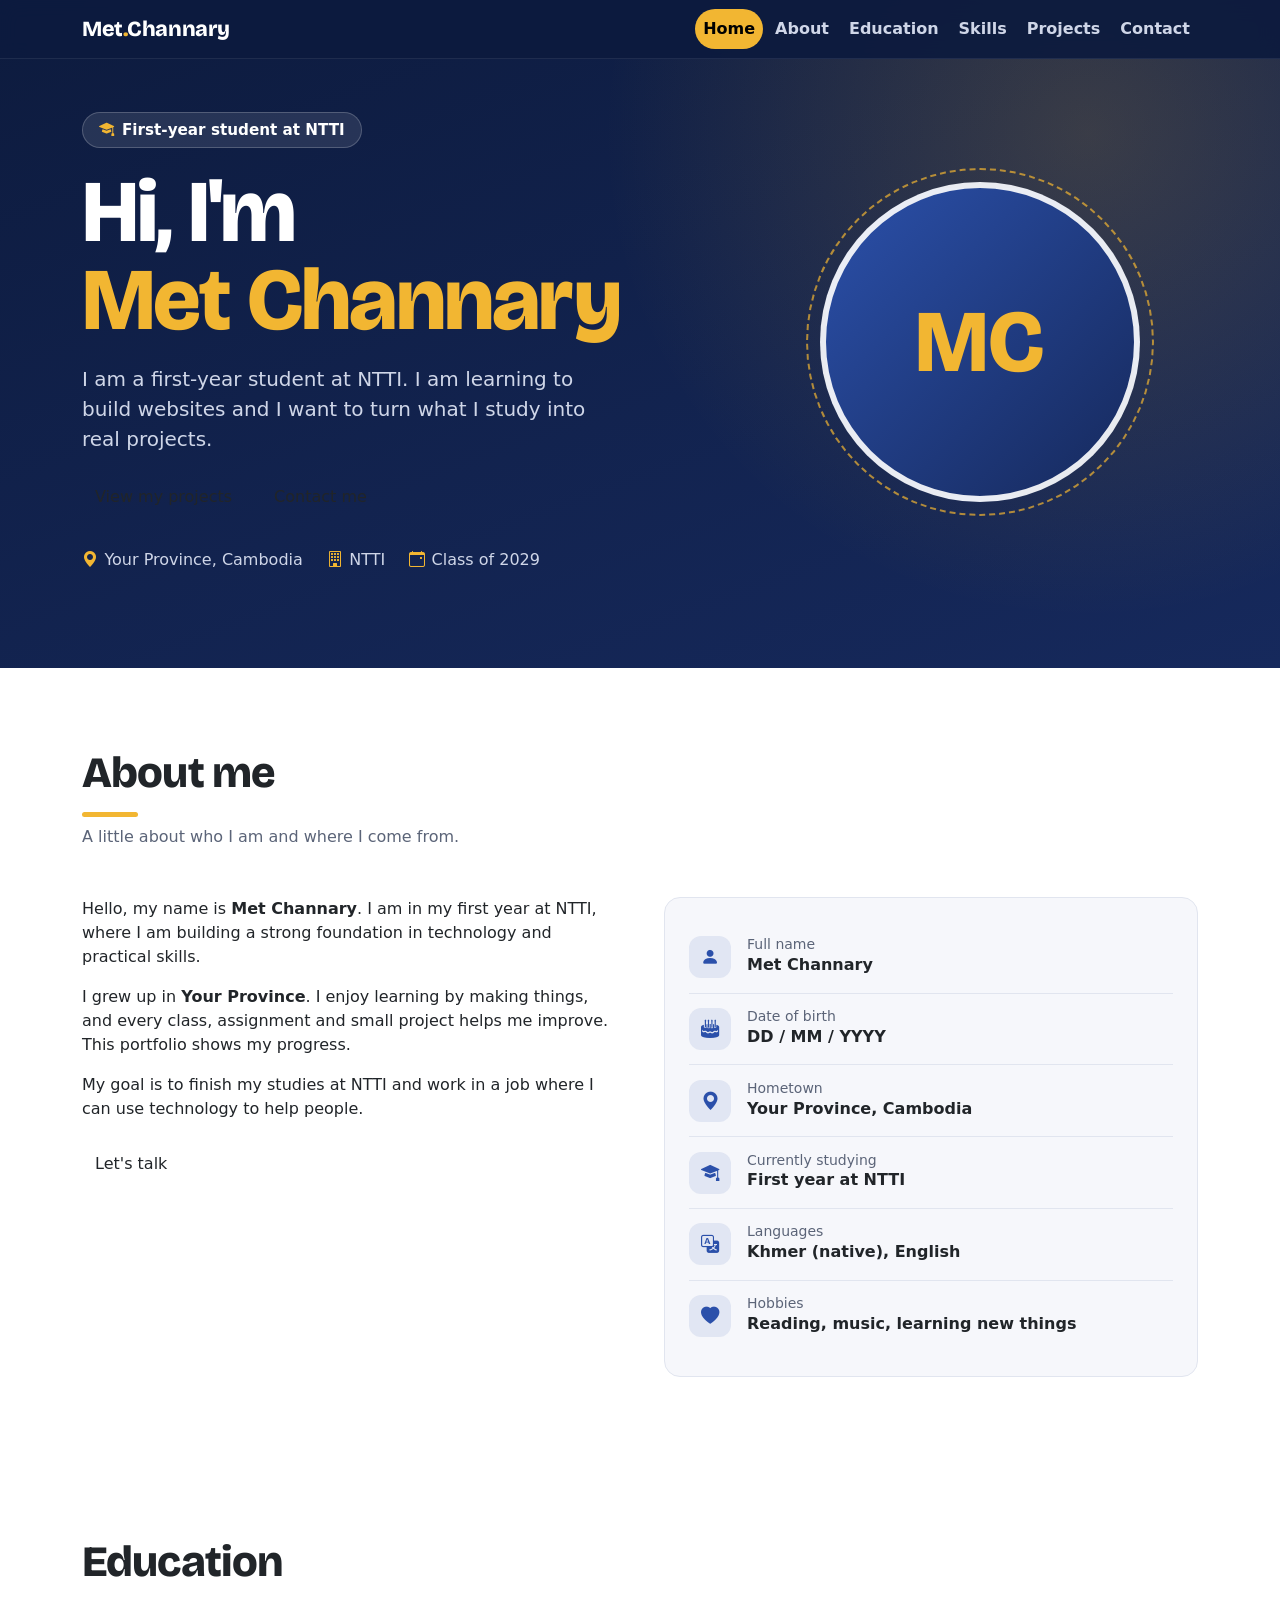
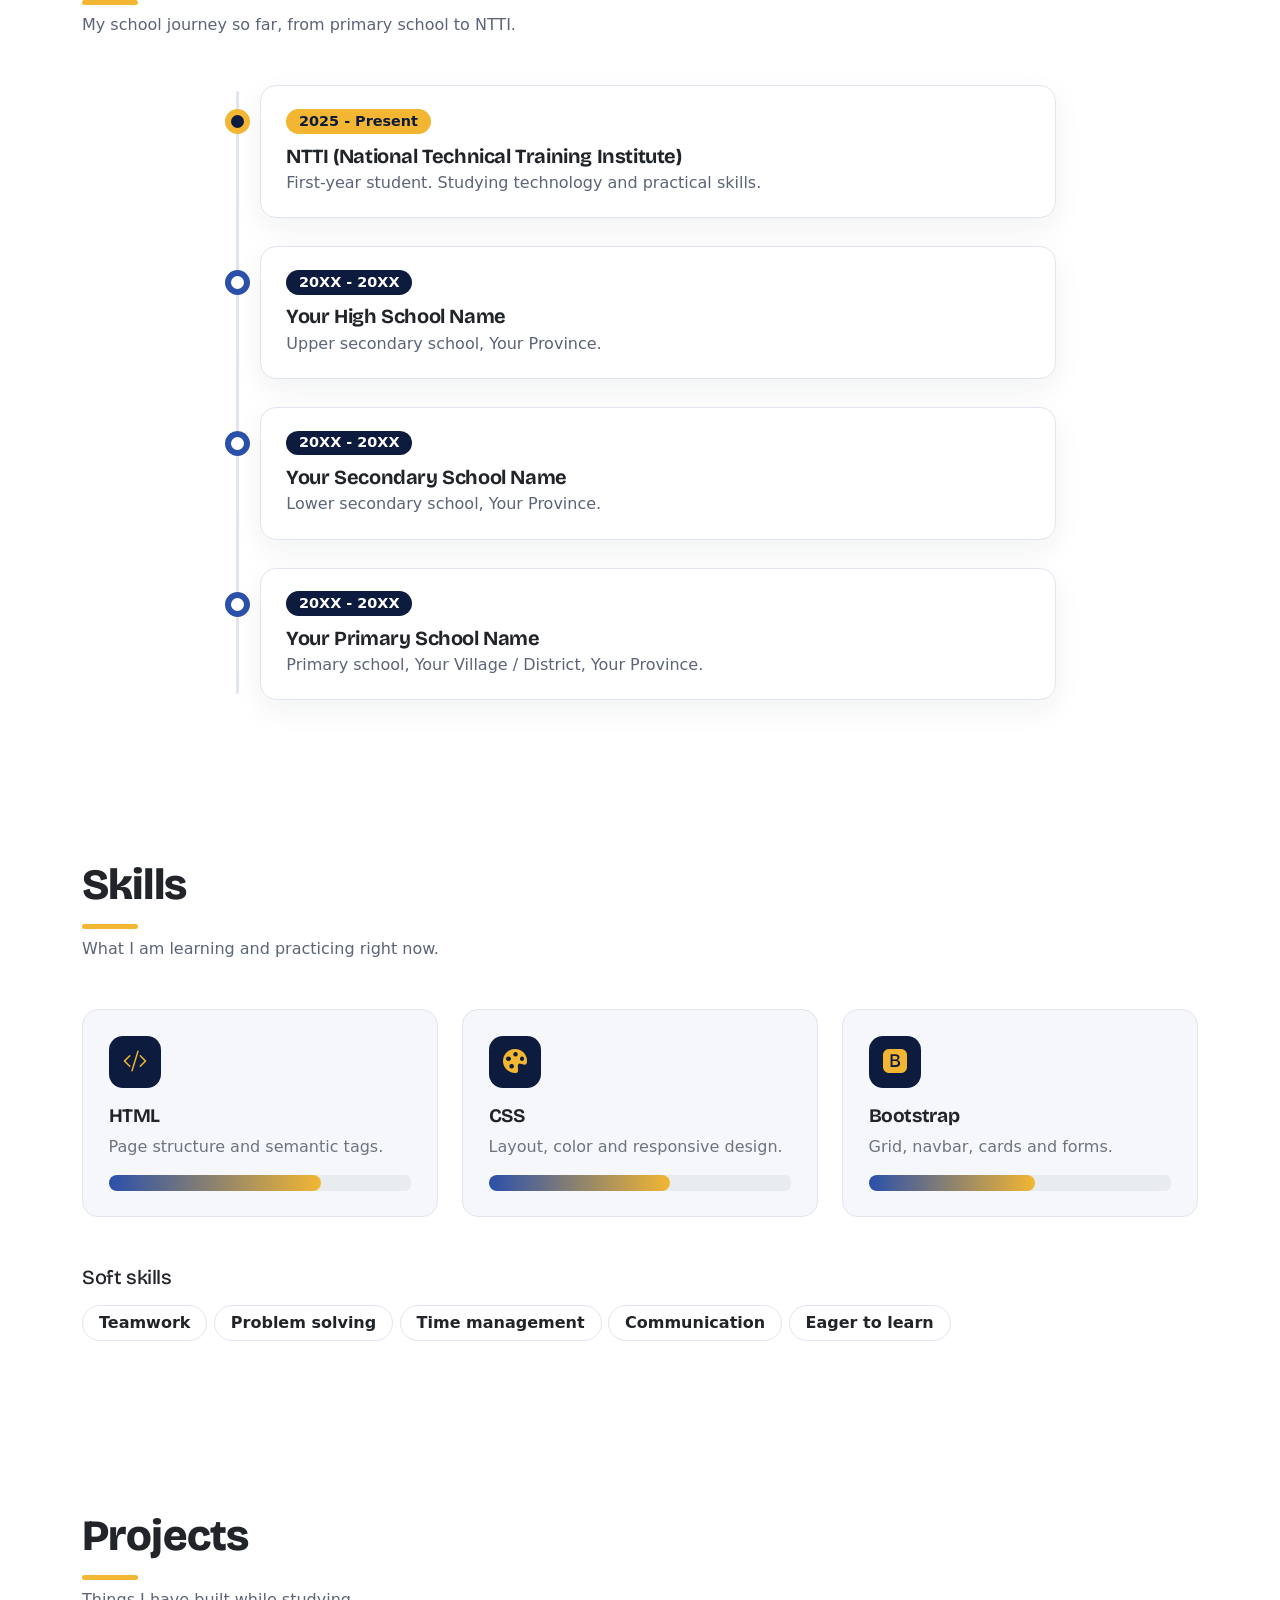
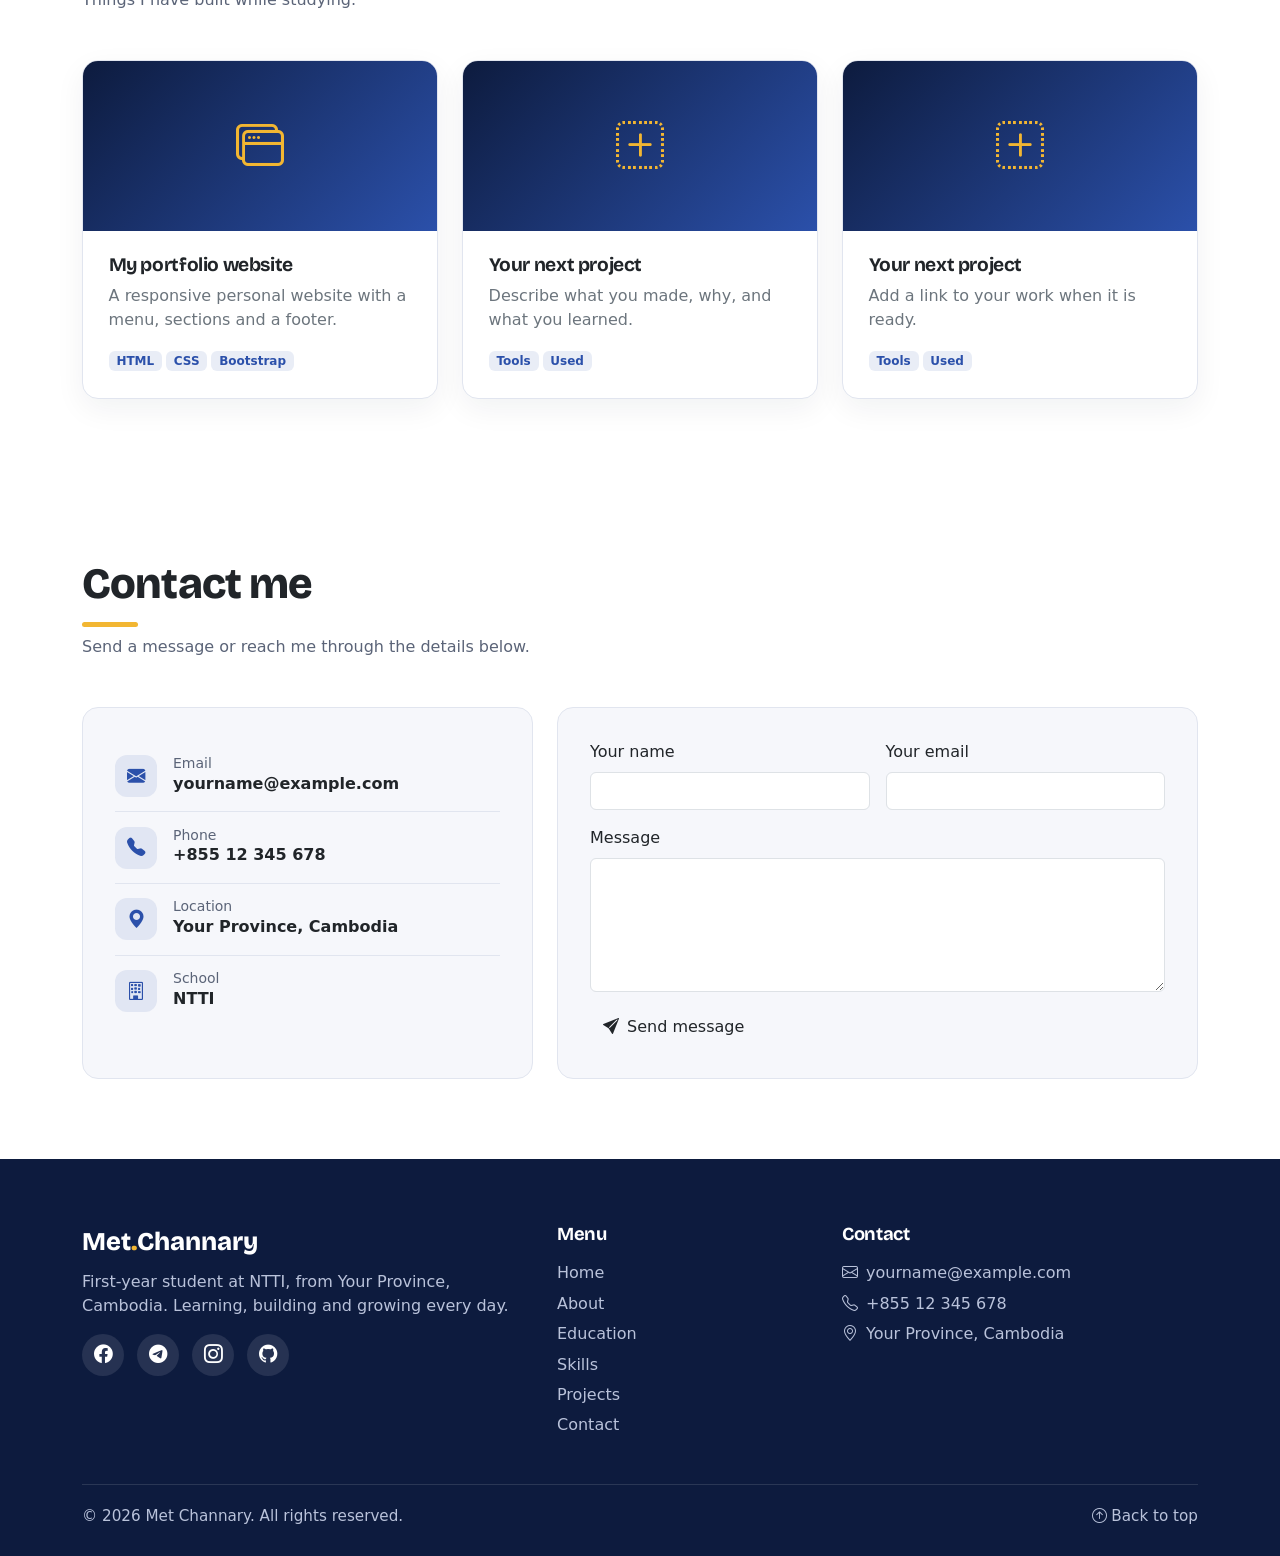
==== index.html @ 7fc15cfe "development portfolio" ====
<!DOCTYPE html>
<html lang="en">

<head>
    <meta charset="UTF-8">
    <meta name="viewport" content="width=device-width, initial-scale=1">
    <title>Met Channary | Portfolio</title>

    <!-- CSS -->
    <link rel="stylesheet" href="css/style.css">

    <!-- Bootstrap 5 CSS -->
    <link href="https://cdn.jsdelivr.net/npm/bootstrap@5.3.3/dist/css/bootstrap.min.css" rel="stylesheet">
    <link href="https://cdn.jsdelivr.net/npm/bootstrap-icons@1.11.3/font/bootstrap-icons.min.css" rel="stylesheet">

    <!-- Fonts -->
    <link
        href="https://fonts.googleapis.com/css2?family=Bricolage+Grotesque:wght@500;700;800&family=Source+Sans+3:wght@400;600&display=swap"
        rel="stylesheet">



</head>

<body data-bs-spy="scroll" data-bs-target="#mainNav" data-bs-offset="90" tabindex="0">

    <!-- ================= HEADER / MENU ================= -->
    <header>
        <nav class="navbar navbar-expand-lg fixed-top site-nav" id="mainNav">
            <div class="container">
                <a class="navbar-brand" href="#home">Met<span>.</span>Channary</a>
                <button class="navbar-toggler" type="button" data-bs-toggle="collapse" data-bs-target="#mainMenu"
                    aria-controls="mainMenu" aria-expanded="false" aria-label="Toggle menu">
                    <span class="navbar-toggler-icon"></span>
                </button>
                <div class="collapse navbar-collapse" id="mainMenu">
                    <ul class="navbar-nav ms-auto gap-lg-1 py-2 py-lg-0">
                        <li class="nav-item"><a class="nav-link" href="#home">Home</a></li>
                        <li class="nav-item"><a class="nav-link" href="#about">About</a></li>
                        <li class="nav-item"><a class="nav-link" href="#education">Education</a></li>
                        <li class="nav-item"><a class="nav-link" href="#skills">Skills</a></li>
                        <li class="nav-item"><a class="nav-link" href="#projects">Projects</a></li>
                        <li class="nav-item"><a class="nav-link" href="#contact">Contact</a></li>
                    </ul>
                </div>
            </div>
        </nav>
    </header>

    <main>
        <!-- ================= HOME ================= -->
        <section class="hero" id="home">
            <div class="container">
                <div class="row align-items-center gy-5 gx-lg-5">
                    <div class="col-lg-7 order-2 order-lg-1">
                        <span class="tag"><i class="bi bi-mortarboard-fill"></i> First-year student at NTTI</span>
                        <h1>Hi, I'm<br><span class="accent">Met Channary</span></h1>
                        <p class="lead">I am a first-year student at NTTI. I am learning to build websites and I want to
                            turn what I study into real projects.</p>
                        <div class="d-flex flex-wrap gap-3 mt-4">
                            <a href="#projects" class="btn btn-main">View my projects</a>
                            <a href="#contact" class="btn btn-ghost">Contact me</a>
                        </div>
                        <div class="hero-meta">
                            <span><i class="bi bi-geo-alt-fill"></i>Your Province, Cambodia</span>
                            <span><i class="bi bi-building"></i>NTTI</span>
                            <span><i class="bi bi-calendar-event"></i>Class of 2029</span>
                        </div>
                    </div>
                    <div class="col-lg-5 order-1 order-lg-2">
                        <div class="avatar-wrap">
                            <!-- To use your photo, replace the div below with:
                   <img class="avatar" src="images/profile.jpg" alt="Photo of Met Channary"> -->
                            <div class="avatar" role="img" aria-label="Initials MC">MC</div>
                        </div>
                    </div>
                </div>
            </div>
        </section>

        <!-- ================= ABOUT ================= -->
        <section class="section-alt" id="about">
            <div class="container">
                <div class="section-head">
                    <h2>About me</h2>
                    <p>A little about who I am and where I come from.</p>
                </div>
                <div class="row gy-5 gx-lg-5">
                    <div class="col-lg-6">
                        <p>Hello, my name is <strong>Met Channary</strong>. I am in my first year at NTTI, where I am
                            building a strong foundation in technology and practical skills.</p>
                        <p>I grew up in <strong>Your Province</strong>. I enjoy learning by making things, and every
                            class, assignment and small project helps me improve. This portfolio shows my progress.</p>
                        <p class="mb-4">My goal is to finish my studies at NTTI and work in a job where I can use
                            technology to help people.</p>
                        <a href="#contact" class="btn btn-cobalt">Let's talk</a>
                    </div>
                    <div class="col-lg-6">
                        <div class="card-soft p-4">
                            <div class="info-row"><i class="bi bi-person-fill"></i>
                                <div><small>Full name</small><strong>Met Channary</strong></div>
                            </div>
                            <div class="info-row"><i class="bi bi-cake2-fill"></i>
                                <div><small>Date of birth</small><strong>DD / MM / YYYY</strong></div>
                            </div>
                            <div class="info-row"><i class="bi bi-geo-alt-fill"></i>
                                <div><small>Hometown</small><strong>Your Province, Cambodia</strong></div>
                            </div>
                            <div class="info-row"><i class="bi bi-mortarboard-fill"></i>
                                <div><small>Currently studying</small><strong>First year at NTTI</strong></div>
                            </div>
                            <div class="info-row"><i class="bi bi-translate"></i>
                                <div><small>Languages</small><strong>Khmer (native), English</strong></div>
                            </div>
                            <div class="info-row"><i class="bi bi-heart-fill"></i>
                                <div><small>Hobbies</small><strong>Reading, music, learning new things</strong></div>
                            </div>
                        </div>
                    </div>
                </div>
            </div>
        </section>

        <!-- ================= EDUCATION ================= -->
        <section id="education">
            <div class="container">
                <div class="section-head">
                    <h2>Education</h2>
                    <p>My school journey so far, from primary school to NTTI.</p>
                </div>
                <div class="row justify-content-center">
                    <div class="col-lg-9">
                        <div class="timeline">
                            <div class="t-item current">
                                <div class="card-soft">
                                    <span class="t-year">2025 - Present</span>
                                    <h3>NTTI (National Technical Training Institute)</h3>
                                    <p>First-year student. Studying technology and practical skills.</p>
                                </div>
                            </div>
                            <div class="t-item">
                                <div class="card-soft">
                                    <span class="t-year">20XX - 20XX</span>
                                    <h3>Your High School Name</h3>
                                    <p>Upper secondary school, Your Province.</p>
                                </div>
                            </div>
                            <div class="t-item">
                                <div class="card-soft">
                                    <span class="t-year">20XX - 20XX</span>
                                    <h3>Your Secondary School Name</h3>
                                    <p>Lower secondary school, Your Province.</p>
                                </div>
                            </div>
                            <div class="t-item">
                                <div class="card-soft">
                                    <span class="t-year">20XX - 20XX</span>
                                    <h3>Your Primary School Name</h3>
                                    <p>Primary school, Your Village / District, Your Province.</p>
                                </div>
                            </div>
                        </div>
                    </div>
                </div>
            </div>
        </section>

        <!-- ================= SKILLS ================= -->
        <section class="section-alt" id="skills">
            <div class="container">
                <div class="section-head">
                    <h2>Skills</h2>
                    <p>What I am learning and practicing right now.</p>
                </div>
                <div class="row g-4">
                    <div class="col-md-4">
                        <div class="card-soft skill-card">
                            <div class="skill-icon"><i class="bi bi-code-slash"></i></div>
                            <h3>HTML</h3>
                            <p class="text-secondary">Page structure and semantic tags.</p>
                            <div class="progress" role="progressbar" aria-label="HTML 70%" aria-valuenow="70"
                                aria-valuemin="0" aria-valuemax="100">
                                <div class="progress-bar" style="width:70%"></div>
                            </div>
                        </div>
                    </div>
                    <div class="col-md-4">
                        <div class="card-soft skill-card">
                            <div class="skill-icon"><i class="bi bi-palette-fill"></i></div>
                            <h3>CSS</h3>
                            <p class="text-secondary">Layout, color and responsive design.</p>
                            <div class="progress" role="progressbar" aria-label="CSS 60%" aria-valuenow="60"
                                aria-valuemin="0" aria-valuemax="100">
                                <div class="progress-bar" style="width:60%"></div>
                            </div>
                        </div>
                    </div>
                    <div class="col-md-4">
                        <div class="card-soft skill-card">
                            <div class="skill-icon"><i class="bi bi-bootstrap-fill"></i></div>
                            <h3>Bootstrap</h3>
                            <p class="text-secondary">Grid, navbar, cards and forms.</p>
                            <div class="progress" role="progressbar" aria-label="Bootstrap 55%" aria-valuenow="55"
                                aria-valuemin="0" aria-valuemax="100">
                                <div class="progress-bar" style="width:55%"></div>
                            </div>
                        </div>
                    </div>
                </div>
                <h3 class="h5 mt-5 mb-3">Soft skills</h3>
                <span class="chip">Teamwork</span><span class="chip">Problem solving</span><span class="chip">Time
                    management</span><span class="chip">Communication</span><span class="chip">Eager to learn</span>
            </div>
        </section>

        <!-- ================= PROJECTS ================= -->
        <section id="projects">
            <div class="container">
                <div class="section-head">
                    <h2>Projects</h2>
                    <p>Things I have built while studying.</p>
                </div>
                <div class="row g-4">
                    <div class="col-md-6 col-lg-4">
                        <article class="card-soft project-card">
                            <div class="thumb"><i class="bi bi-window-stack"></i></div>
                            <div class="body">
                                <h3>My portfolio website</h3>
                                <p class="text-secondary">A responsive personal website with a menu, sections and a
                                    footer.</p>
                                <div class="stack"><span class="badge">HTML</span><span class="badge">CSS</span><span
                                        class="badge">Bootstrap</span></div>
                            </div>
                        </article>
                    </div>
                    <div class="col-md-6 col-lg-4">
                        <article class="card-soft project-card">
                            <div class="thumb"><i class="bi bi-plus-square-dotted"></i></div>
                            <div class="body">
                                <h3>Your next project</h3>
                                <p class="text-secondary">Describe what you made, why, and what you learned.</p>
                                <div class="stack"><span class="badge">Tools</span><span class="badge">Used</span></div>
                            </div>
                        </article>
                    </div>
                    <div class="col-md-6 col-lg-4">
                        <article class="card-soft project-card">
                            <div class="thumb"><i class="bi bi-plus-square-dotted"></i></div>
                            <div class="body">
                                <h3>Your next project</h3>
                                <p class="text-secondary">Add a link to your work when it is ready.</p>
                                <div class="stack"><span class="badge">Tools</span><span class="badge">Used</span></div>
                            </div>
                        </article>
                    </div>
                </div>
            </div>
        </section>

        <!-- ================= CONTACT ================= -->
        <section class="section-alt" id="contact">
            <div class="container">
                <div class="section-head">
                    <h2>Contact me</h2>
                    <p>Send a message or reach me through the details below.</p>
                </div>
                <div class="row g-4">
                    <div class="col-lg-5">
                        <div class="card-soft contact-card h-100">
                            <div class="info-row"><i class="bi bi-envelope-fill"></i>
                                <div><small>Email</small><strong>yourname@example.com</strong></div>
                            </div>
                            <div class="info-row"><i class="bi bi-telephone-fill"></i>
                                <div><small>Phone</small><strong>+855 12 345 678</strong></div>
                            </div>
                            <div class="info-row"><i class="bi bi-geo-alt-fill"></i>
                                <div><small>Location</small><strong>Your Province, Cambodia</strong></div>
                            </div>
                            <div class="info-row"><i class="bi bi-building"></i>
                                <div><small>School</small><strong>NTTI</strong></div>
                            </div>
                        </div>
                    </div>
                    <div class="col-lg-7">
                        <div class="card-soft contact-card">
                            <form
                                onsubmit="event.preventDefault(); alert('Thank you! This form is not connected to a server yet.');">
                                <div class="row g-3">
                                    <div class="col-md-6">
                                        <label for="name" class="form-label">Your name</label>
                                        <input type="text" class="form-control" id="name" required>
                                    </div>
                                    <div class="col-md-6">
                                        <label for="email" class="form-label">Your email</label>
                                        <input type="email" class="form-control" id="email" required>
                                    </div>
                                    <div class="col-12">
                                        <label for="message" class="form-label">Message</label>
                                        <textarea class="form-control" id="message" rows="5" required></textarea>
                                    </div>
                                    <div class="col-12">
                                        <button type="submit" class="btn btn-cobalt"><i
                                                class="bi bi-send-fill me-2"></i>Send message</button>
                                    </div>
                                </div>
                            </form>
                        </div>
                    </div>
                </div>
            </div>
        </section>
    </main>

    <!-- ================= FOOTER ================= -->
    <footer class="site-footer">
        <div class="container">
            <div class="row g-4">
                <div class="col-lg-5">
                    <div class="brand">Met<span>.</span>Channary</div>
                    <p class="mt-2 mb-3">First-year student at NTTI, from Your Province, Cambodia. Learning, building
                        and growing every day.</p>
                    <div class="social">
                        <a href="#" aria-label="Facebook"><i class="bi bi-facebook"></i></a>
                        <a href="#" aria-label="Telegram"><i class="bi bi-telegram"></i></a>
                        <a href="#" aria-label="Instagram"><i class="bi bi-instagram"></i></a>
                        <a href="#" aria-label="GitHub"><i class="bi bi-github"></i></a>
                    </div>
                </div>
                <div class="col-sm-6 col-lg-3">
                    <h2>Menu</h2>
                    <ul>
                        <li><a href="#home">Home</a></li>
                        <li><a href="#about">About</a></li>
                        <li><a href="#education">Education</a></li>
                        <li><a href="#skills">Skills</a></li>
                        <li><a href="#projects">Projects</a></li>
                        <li><a href="#contact">Contact</a></li>
                    </ul>
                </div>
                <div class="col-sm-6 col-lg-4">
                    <h2>Contact</h2>
                    <ul>
                        <li><i class="bi bi-envelope me-2"></i><a
                                href="mailto:yourname@example.com">yourname@example.com</a></li>
                        <li><i class="bi bi-telephone me-2"></i>+855 12 345 678</li>
                        <li><i class="bi bi-geo-alt me-2"></i>Your Province, Cambodia</li>
                    </ul>
                </div>
            </div>
            <div class="copy d-flex flex-wrap justify-content-between gap-2">
                <span>&copy; <span id="year">2026</span> Met Channary. All rights reserved.</span>
                <a href="#home"><i class="bi bi-arrow-up-circle me-1"></i>Back to top</a>
            </div>
        </div>
    </footer>

    <!-- Back to top button -->
    <button type="button" class="to-top" id="toTop" aria-label="Back to top"><i class="bi bi-arrow-up"></i></button>

    <script src="https://cdn.jsdelivr.net/npm/bootstrap@5.3.3/dist/js/bootstrap.bundle.min.js"></script>
    <script>
        document.getElementById("year").textContent = new Date().getFullYear();

        // Close the mobile menu after tapping a link
        document.querySelectorAll("#mainMenu .nav-link").forEach(function (link) {
            link.addEventListener("click", function () {
                var menu = document.getElementById("mainMenu");
                if (menu.classList.contains("show")) bootstrap.Collapse.getOrCreateInstance(menu).hide();
            });
        });

        // Back to top: pop in after scrolling, scroll smoothly to the top on click
        var toTop = document.getElementById("toTop");
        window.addEventListener("scroll", function () {
            toTop.classList.toggle("show", window.scrollY > 300);
        }, { passive: true });
         
        toTop.addEventListener("click", function () {
            window.scrollTo({ top: 0, behavior: "smooth" });
        });
    </script>
</body>

</html>
---- css/style.css ----
:root {
        --paper: #f6f7fb;
        --white: #ffffff;
        --ink: #101a33;
        --navy: #0d1b3e;
        --navy-2: #16295c;
        --cobalt: #2b50aa;
        --marigold: #f2b632;
        --muted: #5b6478;
        --line: #e1e5ef;
        --radius: 16px;
    }

    html {
        scroll-behavior: smooth;
    }

    body {
        font-family: "Source Sans 3", system-ui, sans-serif;
        background: var(--paper);
        color: var(--ink);
        line-height: 1.7;
    }

    h1,
    h2,
    h3,
    h4,
    .navbar-brand {
        font-family: "Bricolage Grotesque", system-ui, sans-serif;
        letter-spacing: -0.02em;
    }

    a {
        color: var(--cobalt);
    }

    :focus-visible {
        outline: 3px solid var(--marigold);
        outline-offset: 2px;
    }

    section[id] {
        scroll-margin-top: 72px;
    }

    /* ---------- Header ---------- */
    .site-nav {
        background: rgba(13, 27, 62, .92);
        backdrop-filter: blur(10px);
        border-bottom: 1px solid rgba(255, 255, 255, .08);
    }

    .site-nav .navbar-brand {
        color: #fff;
        font-weight: 800;
        font-size: 1.35rem;
    }

    .site-nav .navbar-brand span {
        color: var(--marigold);
    }

    .site-nav .nav-link {
        color: #cfd6e8;
        font-weight: 600;
        padding: .5rem 1rem;
        border-radius: 999px;
    }

    .site-nav .nav-link:hover {
        color: #fff;
    }

    .site-nav .nav-link.active {
        color: var(--navy);
        background: var(--marigold);
    }

    .site-nav .navbar-toggler {
        border-color: rgba(255, 255, 255, .4);
    }

    .site-nav .navbar-toggler-icon {
        filter: invert(1);
    }

    /* ---------- Hero ---------- */
    .hero {
        background:
            radial-gradient(circle at 85% 20%, rgba(242, 182, 50, .18), transparent 40%),
            linear-gradient(160deg, var(--navy) 0%, var(--navy-2) 100%);
        color: #fff;
        padding: 7rem 0 6rem;
        position: relative;
        overflow: hidden;
    }

    .hero .tag {
        display: inline-flex;
        align-items: center;
        gap: .5rem;
        background: rgba(255, 255, 255, .1);
        border: 1px solid rgba(255, 255, 255, .2);
        padding: .35rem 1rem;
        border-radius: 999px;
        font-weight: 600;
        font-size: .95rem;
    }

    .hero .tag i {
        color: var(--marigold);
    }

    .hero h1 {
        font-weight: 800;
        font-size: clamp(2.8rem, 8vw, 5.5rem);
        line-height: 1;
        margin: 1.25rem 0;
    }

    .hero h1 .accent {
        color: var(--marigold);
    }

    .hero p.lead {
        color: #cfd6e8;
        max-width: 34rem;
    }

    .hero-meta {
        display: flex;
        flex-wrap: wrap;
        gap: 1.5rem;
        margin-top: 2rem;
        color: #cfd6e8;
    }

    .hero-meta i {
        color: var(--marigold);
        margin-right: .4rem;
    }

    .avatar-wrap {
        position: relative;
        width: min(320px, 70vw);
        aspect-ratio: 1;
        margin-inline: auto;
    }

    .avatar-wrap::before {
        content: "";
        position: absolute;
        inset: -14px;
        border: 2px dashed rgba(242, 182, 50, .7);
        border-radius: 50%;
    }

    .avatar {
        width: 100%;
        height: 100%;
        border-radius: 50%;
        object-fit: cover;
        background: linear-gradient(135deg, var(--cobalt), var(--navy-2));
        border: 6px solid rgba(255, 255, 255, .9);
        display: grid;
        place-items: center;
        font-family: "Bricolage Grotesque", sans-serif;
        font-weight: 800;
        font-size: 5.5rem;
        color: var(--marigold);
    }

    .btn-main {
        background: var(--marigold);
        color: var(--navy);
        border: 0;
        border-radius: 999px;
        padding: .75rem 1.8rem;
        font-weight: 700;
        transition: transform .2s, box-shadow .2s;
    }

    .btn-main:hover {
        background: #ffc94d;
        color: var(--navy);
        transform: translateY(-2px);
        box-shadow: 0 8px 20px rgba(242, 182, 50, .35);
    }

    .btn-ghost {
        border: 2px solid rgba(255, 255, 255, .6);
        color: #fff;
        border-radius: 999px;
        padding: .65rem 1.8rem;
        font-weight: 600;
    }

    .btn-ghost:hover {
        background: #fff;
        color: var(--navy);
    }

    .btn-cobalt {
        background: var(--cobalt);
        color: #fff;
        border: 0;
        border-radius: 999px;
        padding: .75rem 1.8rem;
        font-weight: 700;
    }

    .btn-cobalt:hover {
        background: var(--navy);
        color: #fff;
    }

    /* ---------- Sections ---------- */
    section {
        padding: 5rem 0;
    }

    .section-alt {
        background: var(--white);
    }

    .section-head {
        margin-bottom: 3rem;
    }

    .section-head h2 {
        font-weight: 800;
        font-size: clamp(1.9rem, 4vw, 2.7rem);
        margin-bottom: .5rem;
    }

    .section-head h2::after {
        content: "";
        display: block;
        width: 56px;
        height: 5px;
        border-radius: 3px;
        background: var(--marigold);
        margin-top: .75rem;
    }

    .section-head p {
        color: var(--muted);
        max-width: 36rem;
    }

    .card-soft {
        background: var(--white);
        border: 1px solid var(--line);
        border-radius: var(--radius);
        box-shadow: 0 10px 30px rgba(16, 26, 51, .06);
    }

    .section-alt .card-soft {
        background: var(--paper);
        box-shadow: none;
    }

    /* About */
    .info-row {
        display: flex;
        gap: 1rem;
        padding: .9rem 0;
        border-bottom: 1px solid var(--line);
    }

    .info-row:last-child {
        border-bottom: 0;
    }

    .info-row i {
        flex: none;
        width: 42px;
        height: 42px;
        border-radius: 12px;
        background: rgba(43, 80, 170, .1);
        color: var(--cobalt);
        display: grid;
        place-items: center;
        font-size: 1.15rem;
    }

    .info-row small {
        display: block;
        color: var(--muted);
        line-height: 1.2;
    }

    .info-row strong {
        font-weight: 600;
    }

    /* Education timeline */
    .timeline {
        position: relative;
        padding-left: 2.2rem;
    }

    .timeline::before {
        content: "";
        position: absolute;
        left: 11px;
        top: 6px;
        bottom: 6px;
        width: 3px;
        background: var(--line);
        border-radius: 2px;
    }

    .t-item {
        position: relative;
        margin-bottom: 1.75rem;
    }

    .t-item:last-child {
        margin-bottom: 0;
    }

    .t-item::before {
        content: "";
        position: absolute;
        left: -2.2rem;
        top: 1.5rem;
        width: 25px;
        height: 25px;
        border-radius: 50%;
        background: var(--white);
        border: 6px solid var(--cobalt);
    }

    .t-item.current::before {
        border-color: var(--marigold);
        background: var(--navy);
    }

    .t-item .card-soft {
        padding: 1.4rem 1.6rem;
    }

    .t-year {
        display: inline-block;
        background: var(--navy);
        color: #fff;
        border-radius: 999px;
        padding: .1rem .8rem;
        font-size: .9rem;
        font-weight: 600;
    }

    .t-item.current .t-year {
        background: var(--marigold);
        color: var(--navy);
    }

    .t-item h3 {
        font-size: 1.25rem;
        margin: .6rem 0 .2rem;
        font-weight: 700;
    }

    .t-item p {
        margin: 0;
        color: var(--muted);
    }

    /* Skills */
    .skill-card {
        padding: 1.6rem;
        height: 100%;
    }

    .skill-icon {
        width: 52px;
        height: 52px;
        border-radius: 14px;
        display: grid;
        place-items: center;
        background: var(--navy);
        color: var(--marigold);
        font-size: 1.5rem;
        margin-bottom: 1rem;
    }

    .skill-card h3 {
        font-size: 1.2rem;
        font-weight: 700;
    }

    .progress {
        height: 8px;
        background: var(--line);
        border-radius: 999px;
    }

    .progress-bar {
        background: linear-gradient(90deg, var(--cobalt), var(--marigold));
        border-radius: 999px;
    }

    .chip {
        display: inline-block;
        background: var(--white);
        border: 1px solid var(--line);
        border-radius: 999px;
        padding: .3rem 1rem;
        margin: 0 .4rem .6rem 0;
        font-weight: 600;
    }

    /* Projects */
    .project-card {
        overflow: hidden;
        height: 100%;
        transition: transform .25s, box-shadow .25s;
    }

    .project-card:hover {
        transform: translateY(-6px);
        box-shadow: 0 18px 40px rgba(16, 26, 51, .12);
    }

    .project-card .thumb {
        height: 170px;
        display: grid;
        place-items: center;
        color: var(--marigold);
        font-size: 3rem;
        background: linear-gradient(135deg, var(--navy), var(--cobalt));
    }

    .project-card .body {
        padding: 1.4rem 1.6rem 1.6rem;
    }

    .project-card h3 {
        font-size: 1.2rem;
        font-weight: 700;
    }

    .project-card .stack .badge {
        background: rgba(43, 80, 170, .1);
        color: var(--cobalt);
        font-weight: 600;
        margin-right: .25rem;
    }

    /* Contact */
    .contact-card {
        padding: 2rem;
    }

    .form-control {
        border-radius: 12px;
        border: 1px solid var(--line);
        padding: .75rem 1rem;
    }

    .form-control:focus {
        border-color: var(--cobalt);
        box-shadow: 0 0 0 .25rem rgba(43, 80, 170, .15);
    }

    /* ---------- Footer ---------- */
    .site-footer {
        background: var(--navy);
        color: #b9c2da;
        padding: 4rem 0 1.75rem;
    }

    .site-footer h2 {
        color: #fff;
        font-size: 1.15rem;
        font-weight: 700;
        margin-bottom: 1rem;
    }

    .site-footer .brand {
        font-size: 1.6rem;
        font-weight: 800;
        color: #fff;
        font-family: "Bricolage Grotesque", sans-serif;
    }

    .site-footer .brand span {
        color: var(--marigold);
    }

    .site-footer a {
        color: #b9c2da;
        text-decoration: none;
    }

    .site-footer a:hover {
        color: var(--marigold);
    }

    .site-footer ul {
        list-style: none;
        padding: 0;
        margin: 0;
    }

    .site-footer li {
        margin-bottom: .4rem;
        overflow-wrap: anywhere;
    }

    .social a {
        display: inline-grid;
        place-items: center;
        width: 42px;
        height: 42px;
        margin-right: .5rem;
        border-radius: 50%;
        background: rgba(255, 255, 255, .1);
        color: #fff;
        font-size: 1.15rem;
    }

    .social a:hover {
        background: var(--marigold);
        color: var(--navy);
    }

    .site-footer .copy {
        border-top: 1px solid rgba(255, 255, 255, .12);
        margin-top: 2.5rem;
        padding-top: 1.25rem;
        font-size: .95rem;
    }

    /* ---------- Back to top (pop button) ---------- */
    .to-top {
        position: fixed;
        right: 1.25rem;
        bottom: 1.25rem;
        z-index: 1030;
        width: 52px;
        height: 52px;
        border: 0;
        border-radius: 50%;
        background: var(--marigold);
        color: var(--navy);
        font-size: 1.4rem;
        display: grid;
        place-items: center;
        cursor: pointer;
        box-shadow: 0 8px 22px rgba(13, 27, 62, .35);
        opacity: 0;
        visibility: hidden;
        transform: scale(.3) translateY(30px);
        transition: opacity .25s, transform .35s cubic-bezier(.34, 1.56, .64, 1), visibility .25s, background .2s;
    }

    .to-top.show {
        opacity: 1;
        visibility: visible;
        transform: scale(1) translateY(0);
    }

    .to-top:hover {
        background: #ffc94d;
        transform: scale(1.12) translateY(-4px);
    }

    .to-top:active {
        transform: scale(.92);
    }

    .to-top i {
        transition: transform .25s;
    }

    .to-top:hover i {
        transform: translateY(-3px);
    }

    @media (prefers-reduced-motion: reduce) {

        .to-top,
        .to-top i {
            transition: none;
        }
    }

    /* Small phones */
    @media (max-width: 575.98px) {
        section {
            padding: 3.5rem 0;
        }

        .hero {
            padding: 6rem 0 4rem;
        }

        .contact-card {
            padding: 1.25rem;
        }

        .btn-main,
        .btn-ghost {
            flex: 1 1 auto;
            text-align: center;
        }
    }

    @media (prefers-reduced-motion: no-preference) {
        .hero .container>.row>div {
            animation: rise .8s ease both;
        }

        .hero .container>.row>div:last-child {
            animation-delay: .15s;
        }

        @keyframes rise {
            from {
                opacity: 0;
                transform: translateY(24px);
            }

            to {
                opacity: 1;
                transform: none;
            }
        }
    }

    @media (prefers-reduced-motion: reduce) {
        html {
            scroll-behavior: auto;
        }

        .project-card,
        .btn-main {
            transition: none;
        }
    }
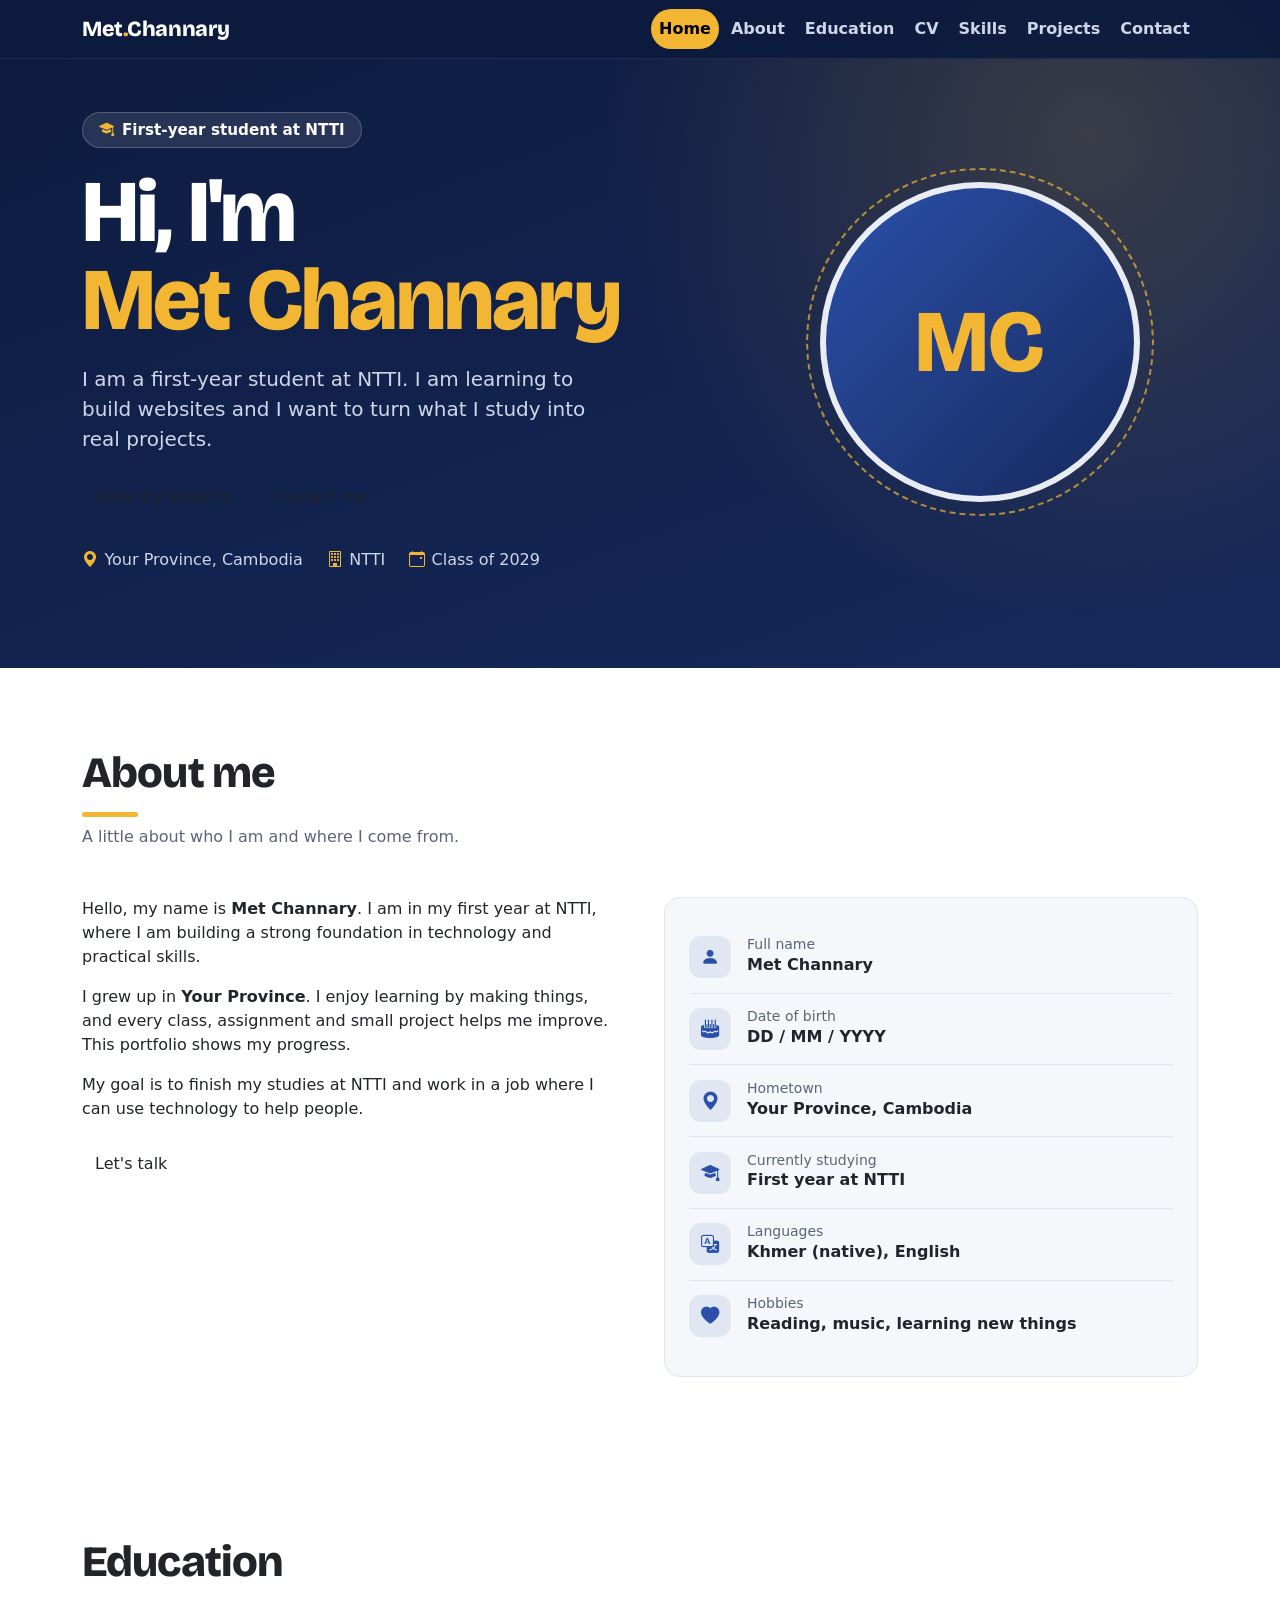
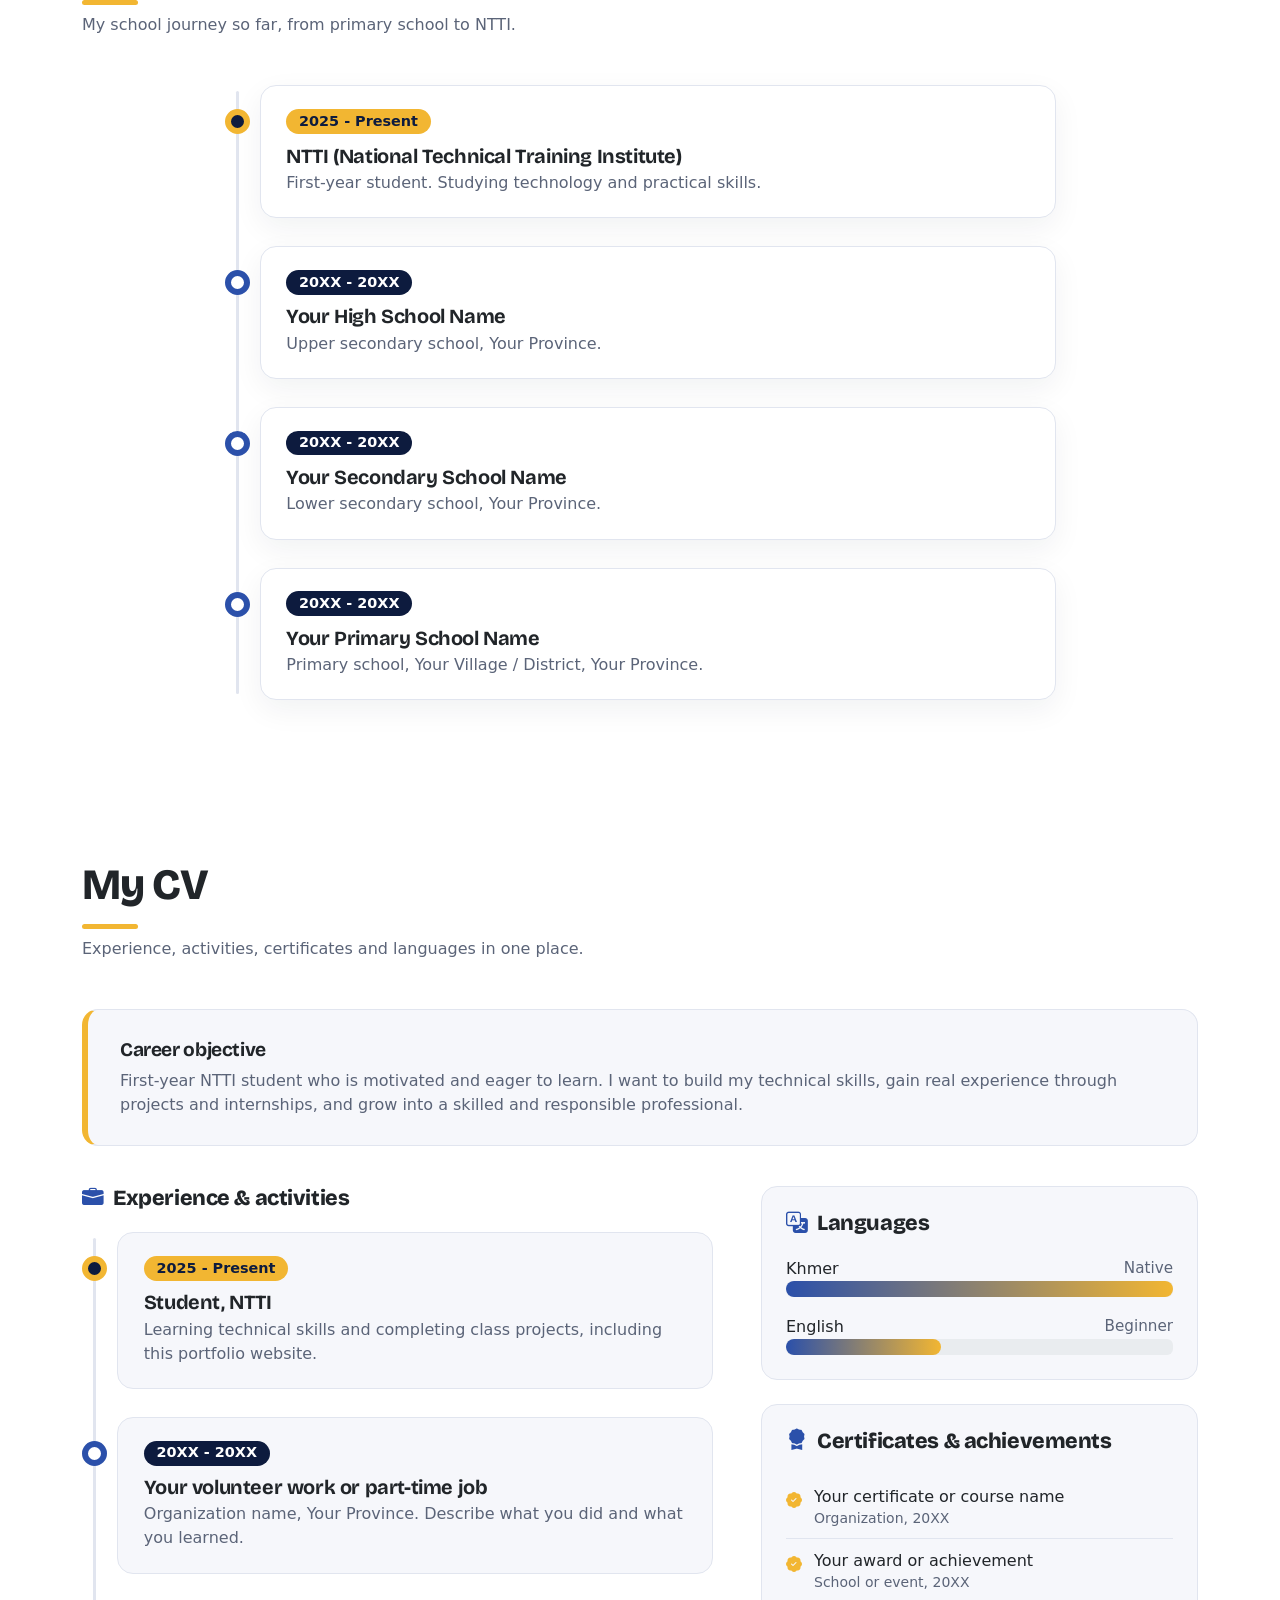
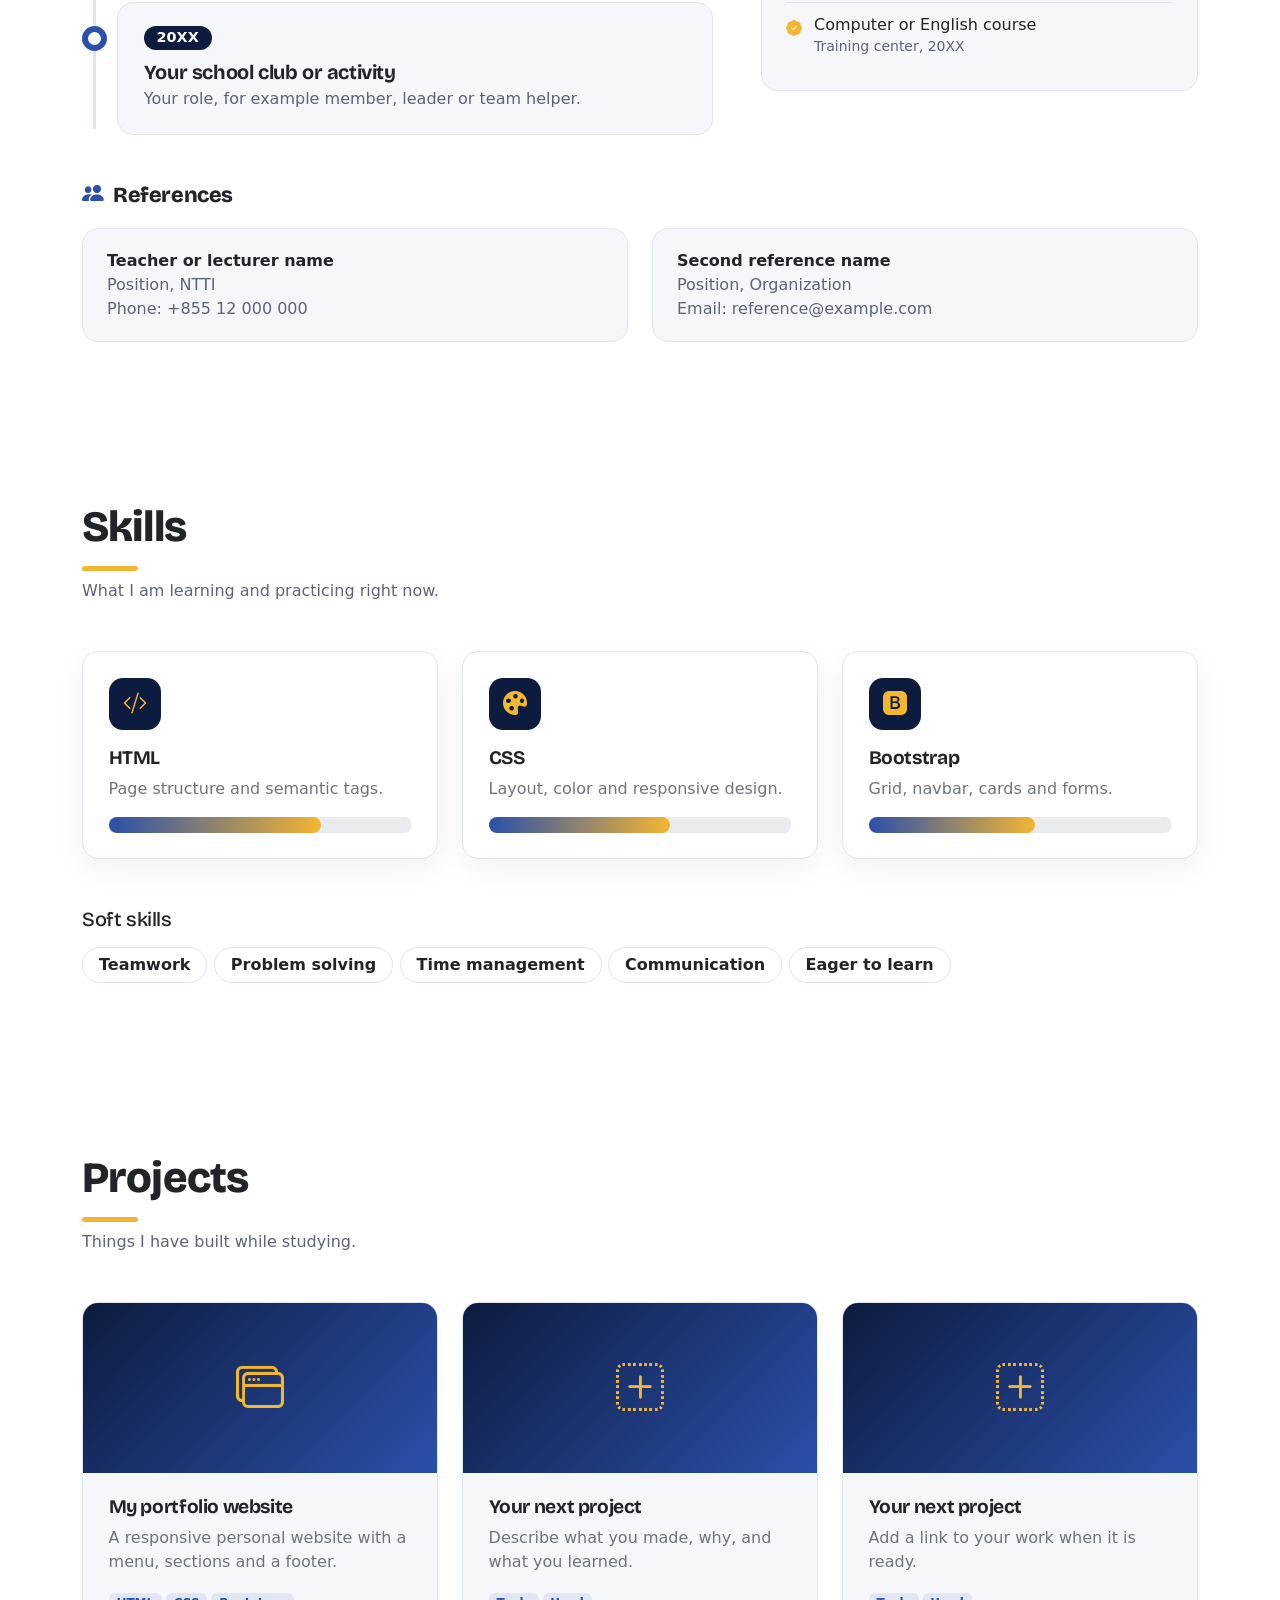
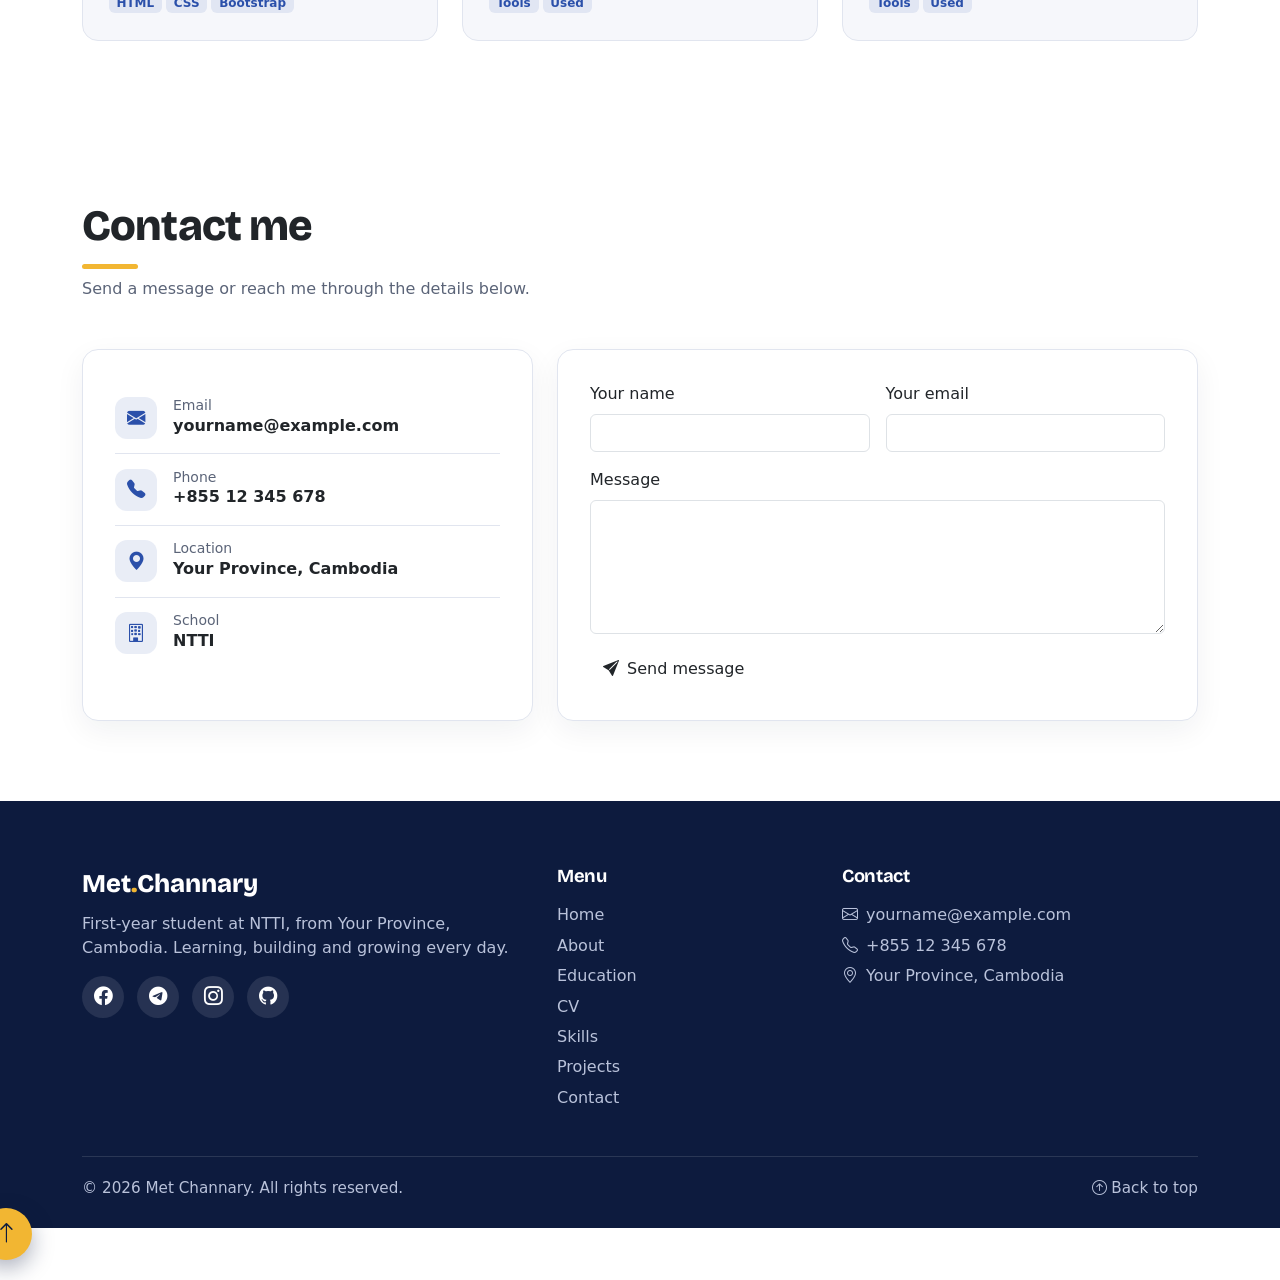
==== commit d802d7de: "improve UI" ====
--- a/index.html
+++ b/index.html
@@ -12,12 +12,9 @@
     <!-- Bootstrap 5 CSS -->
     <link href="https://cdn.jsdelivr.net/npm/bootstrap@5.3.3/dist/css/bootstrap.min.css" rel="stylesheet">
     <link href="https://cdn.jsdelivr.net/npm/bootstrap-icons@1.11.3/font/bootstrap-icons.min.css" rel="stylesheet">
-
-    <!-- Fonts -->
     <link
         href="https://fonts.googleapis.com/css2?family=Bricolage+Grotesque:wght@500;700;800&family=Source+Sans+3:wght@400;600&display=swap"
         rel="stylesheet">
-
 
 
 </head>
@@ -38,6 +35,7 @@
                         <li class="nav-item"><a class="nav-link" href="#home">Home</a></li>
                         <li class="nav-item"><a class="nav-link" href="#about">About</a></li>
                         <li class="nav-item"><a class="nav-link" href="#education">Education</a></li>
+                        <li class="nav-item"><a class="nav-link" href="#cv">CV</a></li>
                         <li class="nav-item"><a class="nav-link" href="#skills">Skills</a></li>
                         <li class="nav-item"><a class="nav-link" href="#projects">Projects</a></li>
                         <li class="nav-item"><a class="nav-link" href="#contact">Contact</a></li>
@@ -165,8 +163,110 @@
             </div>
         </section>
 
+        <!-- ================= CV ================= -->
+        <section class="section-alt" id="cv">
+            <div class="container">
+                <div class="section-head">
+                    <h2>My CV</h2>
+                    <p>Experience, activities, certificates and languages in one place.</p>
+                </div>
+
+                <div class="card-soft cv-objective">
+                    <h3>Career objective</h3>
+                    <p>First-year NTTI student who is motivated and eager to learn. I want to build my technical skills,
+                        gain real experience through projects and internships, and grow into a skilled and responsible
+                        professional.</p>
+                </div>
+
+                <div class="row gy-5 gx-lg-5">
+                    <div class="col-lg-7">
+                        <h3 class="cv-title"><i class="bi bi-briefcase-fill"></i>Experience &amp; activities</h3>
+                        <div class="timeline">
+                            <div class="t-item current">
+                                <div class="card-soft">
+                                    <span class="t-year">2025 - Present</span>
+                                    <h3>Student, NTTI</h3>
+                                    <p>Learning technical skills and completing class projects, including this portfolio
+                                        website.</p>
+                                </div>
+                            </div>
+                            <div class="t-item">
+                                <div class="card-soft">
+                                    <span class="t-year">20XX - 20XX</span>
+                                    <h3>Your volunteer work or part-time job</h3>
+                                    <p>Organization name, Your Province. Describe what you did and what you learned.</p>
+                                </div>
+                            </div>
+                            <div class="t-item">
+                                <div class="card-soft">
+                                    <span class="t-year">20XX</span>
+                                    <h3>Your school club or activity</h3>
+                                    <p>Your role, for example member, leader or team helper.</p>
+                                </div>
+                            </div>
+                        </div>
+                    </div>
+
+                    <div class="col-lg-5">
+                        <div class="card-soft p-4 mb-4">
+                            <h3 class="cv-title"><i class="bi bi-translate"></i>Languages</h3>
+                            <div class="lang">
+                                <div class="d-flex justify-content-between"><span>Khmer</span><span>Native</span></div>
+                                <div class="progress" role="progressbar" aria-label="Khmer, native" aria-valuenow="100"
+                                    aria-valuemin="0" aria-valuemax="100">
+                                    <div class="progress-bar" style="width:100%"></div>
+                                </div>
+                            </div>
+                            <div class="lang">
+                                <div class="d-flex justify-content-between"><span>English</span><span>Beginner</span>
+                                </div>
+                                <div class="progress" role="progressbar" aria-label="English, beginner"
+                                    aria-valuenow="40" aria-valuemin="0" aria-valuemax="100">
+                                    <div class="progress-bar" style="width:40%"></div>
+                                </div>
+                            </div>
+                        </div>
+
+                        <div class="card-soft p-4">
+                            <h3 class="cv-title"><i class="bi bi-award-fill"></i>Certificates &amp; achievements</h3>
+                            <ul class="cv-list">
+                                <li><i class="bi bi-patch-check-fill"></i>
+                                    <div>Your certificate or course name<small>Organization, 20XX</small></div>
+                                </li>
+                                <li><i class="bi bi-patch-check-fill"></i>
+                                    <div>Your award or achievement<small>School or event, 20XX</small></div>
+                                </li>
+                                <li><i class="bi bi-patch-check-fill"></i>
+                                    <div>Computer or English course<small>Training center, 20XX</small></div>
+                                </li>
+                            </ul>
+                        </div>
+                    </div>
+                </div>
+
+                <h3 class="cv-title mt-5"><i class="bi bi-people-fill"></i>References</h3>
+                <div class="row g-4">
+                    <div class="col-md-6">
+                        <div class="card-soft ref-card">
+                            <strong>Teacher or lecturer name</strong>
+                            <span>Position, NTTI</span>
+                            <span>Phone: +855 12 000 000</span>
+                        </div>
+                    </div>
+                    <div class="col-md-6">
+                        <div class="card-soft ref-card">
+                            <strong>Second reference name</strong>
+                            <span>Position, Organization</span>
+                            <span>Email: reference@example.com</span>
+                        </div>
+                    </div>
+                </div>
+
+            </div>
+        </section>
+
         <!-- ================= SKILLS ================= -->
-        <section class="section-alt" id="skills">
+        <section id="skills">
             <div class="container">
                 <div class="section-head">
                     <h2>Skills</h2>
@@ -214,7 +314,7 @@
         </section>
 
         <!-- ================= PROJECTS ================= -->
-        <section id="projects">
+        <section class="section-alt" id="projects">
             <div class="container">
                 <div class="section-head">
                     <h2>Projects</h2>
@@ -258,7 +358,7 @@
         </section>
 
         <!-- ================= CONTACT ================= -->
-        <section class="section-alt" id="contact">
+        <section id="contact">
             <div class="container">
                 <div class="section-head">
                     <h2>Contact me</h2>
@@ -283,8 +383,7 @@
                     </div>
                     <div class="col-lg-7">
                         <div class="card-soft contact-card">
-                            <form
-                                onsubmit="event.preventDefault(); alert('Thank you! This form is not connected to a server yet.');">
+                            <form id="contactForm">
                                 <div class="row g-3">
                                     <div class="col-md-6">
                                         <label for="name" class="form-label">Your name</label>
@@ -299,8 +398,8 @@
                                         <textarea class="form-control" id="message" rows="5" required></textarea>
                                     </div>
                                     <div class="col-12">
-                                        <button type="submit" class="btn btn-cobalt"><i
-                                                class="bi bi-send-fill me-2"></i>Send message</button>
+                                        <button type="submit" class="btn btn-cobalt" id="sendBtn"><i
+                                                class="bi bi-send-fill me-2"></i><span>Send message</span></button>
                                     </div>
                                 </div>
                             </form>
@@ -332,6 +431,7 @@
                         <li><a href="#home">Home</a></li>
                         <li><a href="#about">About</a></li>
                         <li><a href="#education">Education</a></li>
+                        <li><a href="#cv">CV</a></li>
                         <li><a href="#skills">Skills</a></li>
                         <li><a href="#projects">Projects</a></li>
                         <li><a href="#contact">Contact</a></li>
@@ -360,7 +460,6 @@
     <script src="https://cdn.jsdelivr.net/npm/bootstrap@5.3.3/dist/js/bootstrap.bundle.min.js"></script>
     <script>
         document.getElementById("year").textContent = new Date().getFullYear();
-
         // Close the mobile menu after tapping a link
         document.querySelectorAll("#mainMenu .nav-link").forEach(function (link) {
             link.addEventListener("click", function () {
@@ -368,13 +467,58 @@
                 if (menu.classList.contains("show")) bootstrap.Collapse.getOrCreateInstance(menu).hide();
             });
         });
+        // Click effect: ripple on buttons, links styled as buttons and social icons
+        document.addEventListener("click", function (e) {
+            var el = e.target.closest(".btn, .to-top, .social a");
+            if (!el) return;
+            var r = el.getBoundingClientRect();
+            var size = Math.max(r.width, r.height) * 2;
+            var dot = document.createElement("span");
+            dot.className = "ripple";
+            dot.style.width = dot.style.height = size + "px";
+            dot.style.left = (e.clientX - r.left - size / 2) + "px";
+            dot.style.top = (e.clientY - r.top - size / 2) + "px";
+            el.appendChild(dot);
+            setTimeout(function () { dot.remove(); }, 650);
+        });
+
+        // Menu / button links: flash the section you jumped to
+        document.querySelectorAll('a[href^="#"]').forEach(function (a) {
+            a.addEventListener("click", function () {
+                var t = document.querySelector(a.getAttribute("href"));
+                if (!t || t.id === "home") return;
+                t.classList.remove("section-flash"); void t.offsetWidth; t.classList.add("section-flash");
+            });
+        });
+
+        // Project and skill cards: click to highlight one card
+        document.querySelectorAll(".project-card, .skill-card").forEach(function (card) {
+            card.addEventListener("click", function () {
+                var wasPicked = card.classList.contains("picked");
+                document.querySelectorAll(".card-soft.picked").forEach(function (c) { c.classList.remove("picked"); });
+                if (!wasPicked) card.classList.add("picked");
+            });
+        });
+
+        // Contact form: button changes to "Message sent" after submit
+        document.getElementById("contactForm").addEventListener("submit", function (e) {
+            e.preventDefault();
+            var btn = document.getElementById("sendBtn");
+            var label = btn.querySelector("span"), icon = btn.querySelector("i");
+            btn.classList.add("sent"); btn.disabled = true;
+            label.textContent = "Message sent"; icon.className = "bi bi-check-circle-fill me-2";
+            this.reset();
+            setTimeout(function () {
+                btn.classList.remove("sent"); btn.disabled = false;
+                label.textContent = "Send message"; icon.className = "bi bi-send-fill me-2";
+            }, 2500);
+        });
 
         // Back to top: pop in after scrolling, scroll smoothly to the top on click
         var toTop = document.getElementById("toTop");
         window.addEventListener("scroll", function () {
             toTop.classList.toggle("show", window.scrollY > 300);
         }, { passive: true });
-         
         toTop.addEventListener("click", function () {
             window.scrollTo({ top: 0, behavior: "smooth" });
         });
--- a/css/style.css
+++ b/css/style.css
@@ -588,6 +588,180 @@
         }
     }
 
+    /* ---------- Click effects ---------- */
+    .btn,
+    .to-top,
+    .social a {
+        position: relative;
+        overflow: hidden;
+        -webkit-tap-highlight-color: transparent;
+    }
+
+    .btn:active {
+        transform: scale(.95) !important;
+        box-shadow: none !important;
+    }
+
+    .ripple {
+        position: absolute;
+        border-radius: 50%;
+        pointer-events: none;
+        background: rgba(255, 255, 255, .55);
+        transform: scale(0);
+        animation: ripple .6s ease-out forwards;
+    }
+
+    .btn-main .ripple,
+    .to-top .ripple,
+    .social a:hover .ripple {
+        background: rgba(13, 27, 62, .25);
+    }
+
+    @keyframes ripple {
+        to {
+            transform: scale(1);
+            opacity: 0;
+        }
+    }
+
+    .site-nav .nav-link:active {
+        transform: scale(.94);
+    }
+
+    .site-nav .nav-link {
+        transition: background .2s, color .2s, transform .15s;
+    }
+
+    .project-card,
+    .skill-card {
+        cursor: pointer;
+    }
+
+    .project-card:active {
+        transform: scale(.98);
+    }
+
+    .card-soft.picked {
+        box-shadow: 0 0 0 3px var(--marigold), 0 18px 40px rgba(16, 26, 51, .12);
+    }
+
+    .section-flash {
+        animation: flash 1s ease-out;
+    }
+
+    @keyframes flash {
+        0% {
+            box-shadow: inset 0 0 0 4px rgba(242, 182, 50, .9);
+        }
+
+        100% {
+            box-shadow: inset 0 0 0 4px rgba(242, 182, 50, 0);
+        }
+    }
+
+    .btn-cobalt.sent,
+    .btn-cobalt.sent:hover {
+        background: #1f8a5b;
+    }
+
+    @media (prefers-reduced-motion: reduce) {
+
+        .ripple,
+        .section-flash {
+            animation: none;
+        }
+
+        .btn:active {
+            transform: none !important;
+        }
+    }
+
+    /* ---------- CV section ---------- */
+    .cv-objective {
+        padding: 1.75rem 2rem;
+        border-left: 6px solid var(--marigold);
+        margin-bottom: 2.5rem;
+    }
+
+    .cv-objective h3 {
+        font-size: 1.2rem;
+        font-weight: 700;
+        margin-bottom: .5rem;
+    }
+
+    .cv-objective p {
+        margin: 0;
+        color: var(--muted);
+    }
+
+    .cv-title {
+        font-size: 1.35rem;
+        font-weight: 800;
+        margin-bottom: 1.25rem;
+        display: flex;
+        align-items: center;
+        gap: .6rem;
+    }
+
+    .cv-title i {
+        color: var(--cobalt);
+    }
+
+    .cv-list {
+        list-style: none;
+        padding: 0;
+        margin: 0;
+    }
+
+    .cv-list li {
+        display: flex;
+        gap: .75rem;
+        padding: .65rem 0;
+        border-bottom: 1px solid var(--line);
+    }
+
+    .cv-list li:last-child {
+        border-bottom: 0;
+    }
+
+    .cv-list i {
+        color: var(--marigold);
+        margin-top: .25rem;
+    }
+
+    .cv-list small {
+        display: block;
+        color: var(--muted);
+        line-height: 1.3;
+    }
+
+    .lang {
+        margin-bottom: 1.1rem;
+    }
+
+    .lang:last-child {
+        margin-bottom: 0;
+    }
+
+    .lang .d-flex span:last-child {
+        color: var(--muted);
+        font-size: .95rem;
+    }
+
+    .ref-card {
+        padding: 1.25rem 1.5rem;
+        height: 100%;
+    }
+
+    .ref-card strong {
+        display: block;
+    }
+
+    .ref-card span {
+        color: var(--muted);
+        display: block;
+    }
+
     /* Small phones */
     @media (max-width: 575.98px) {
         section {
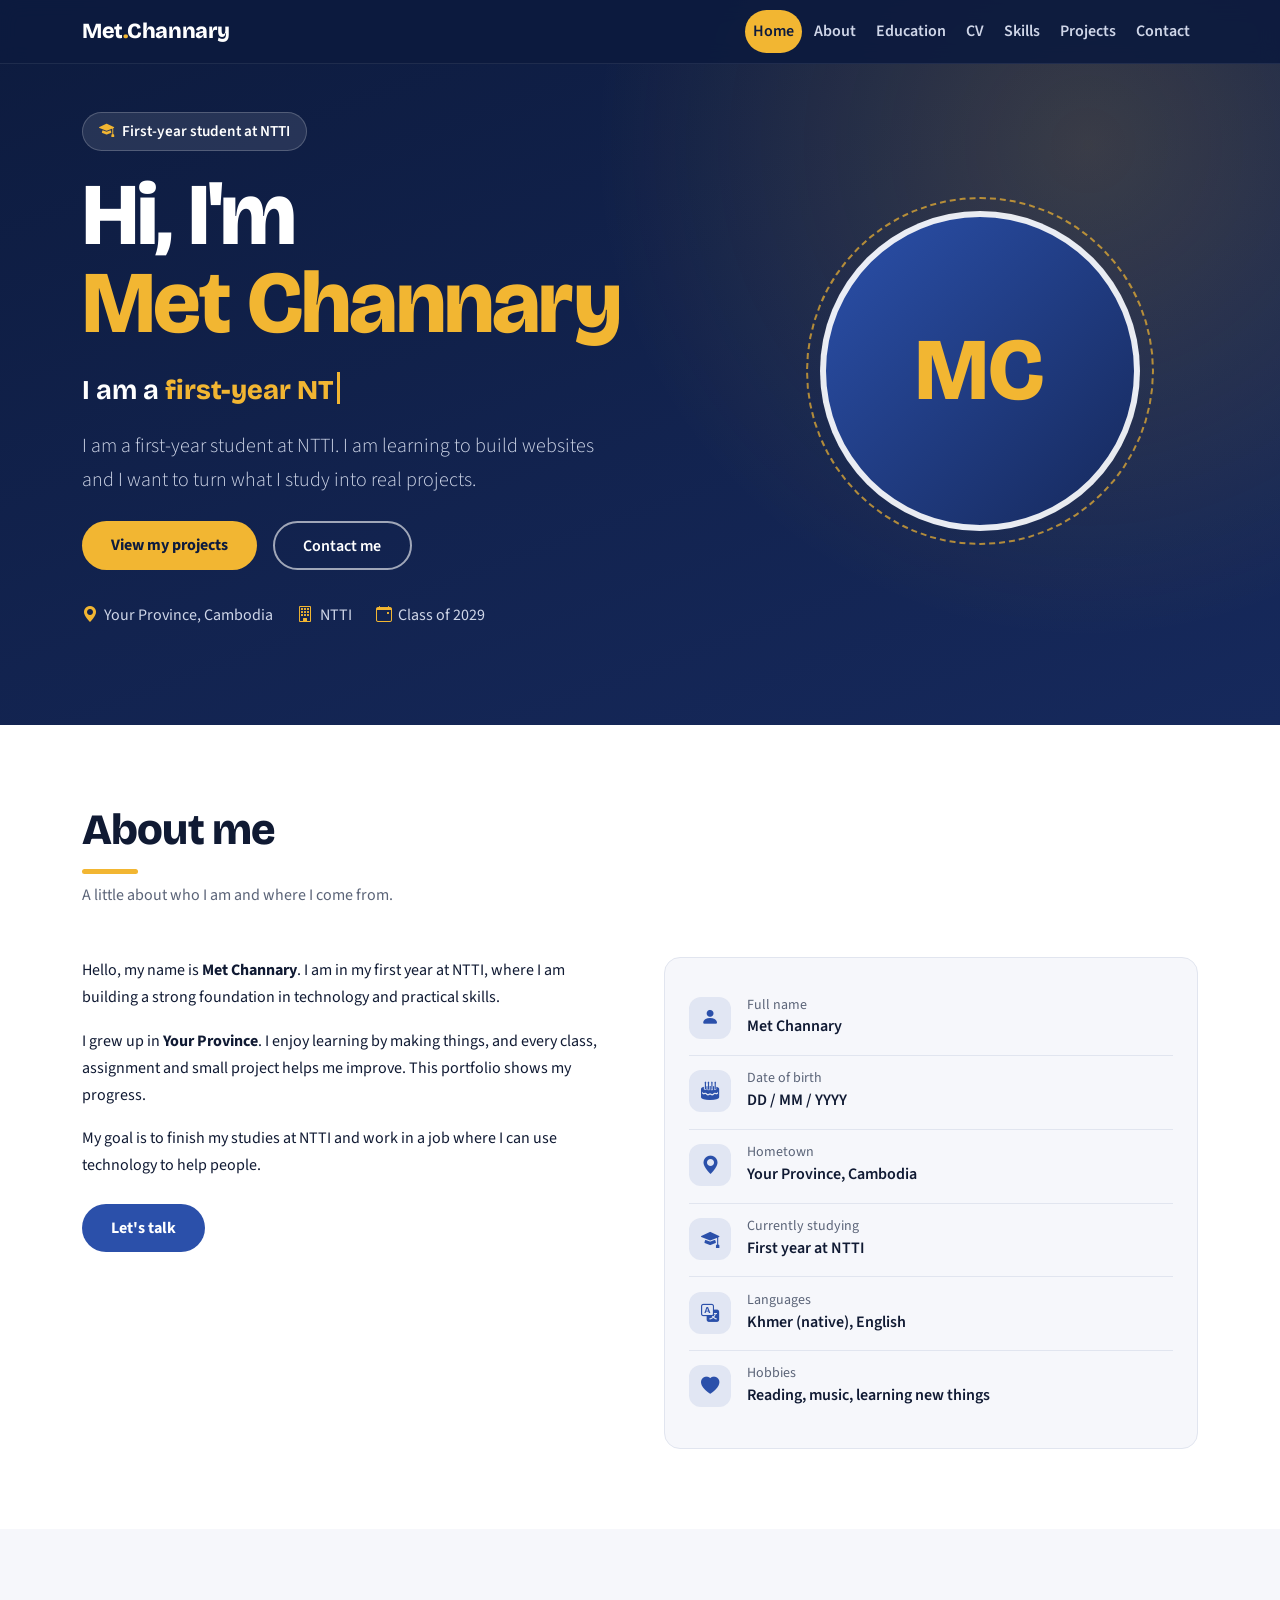
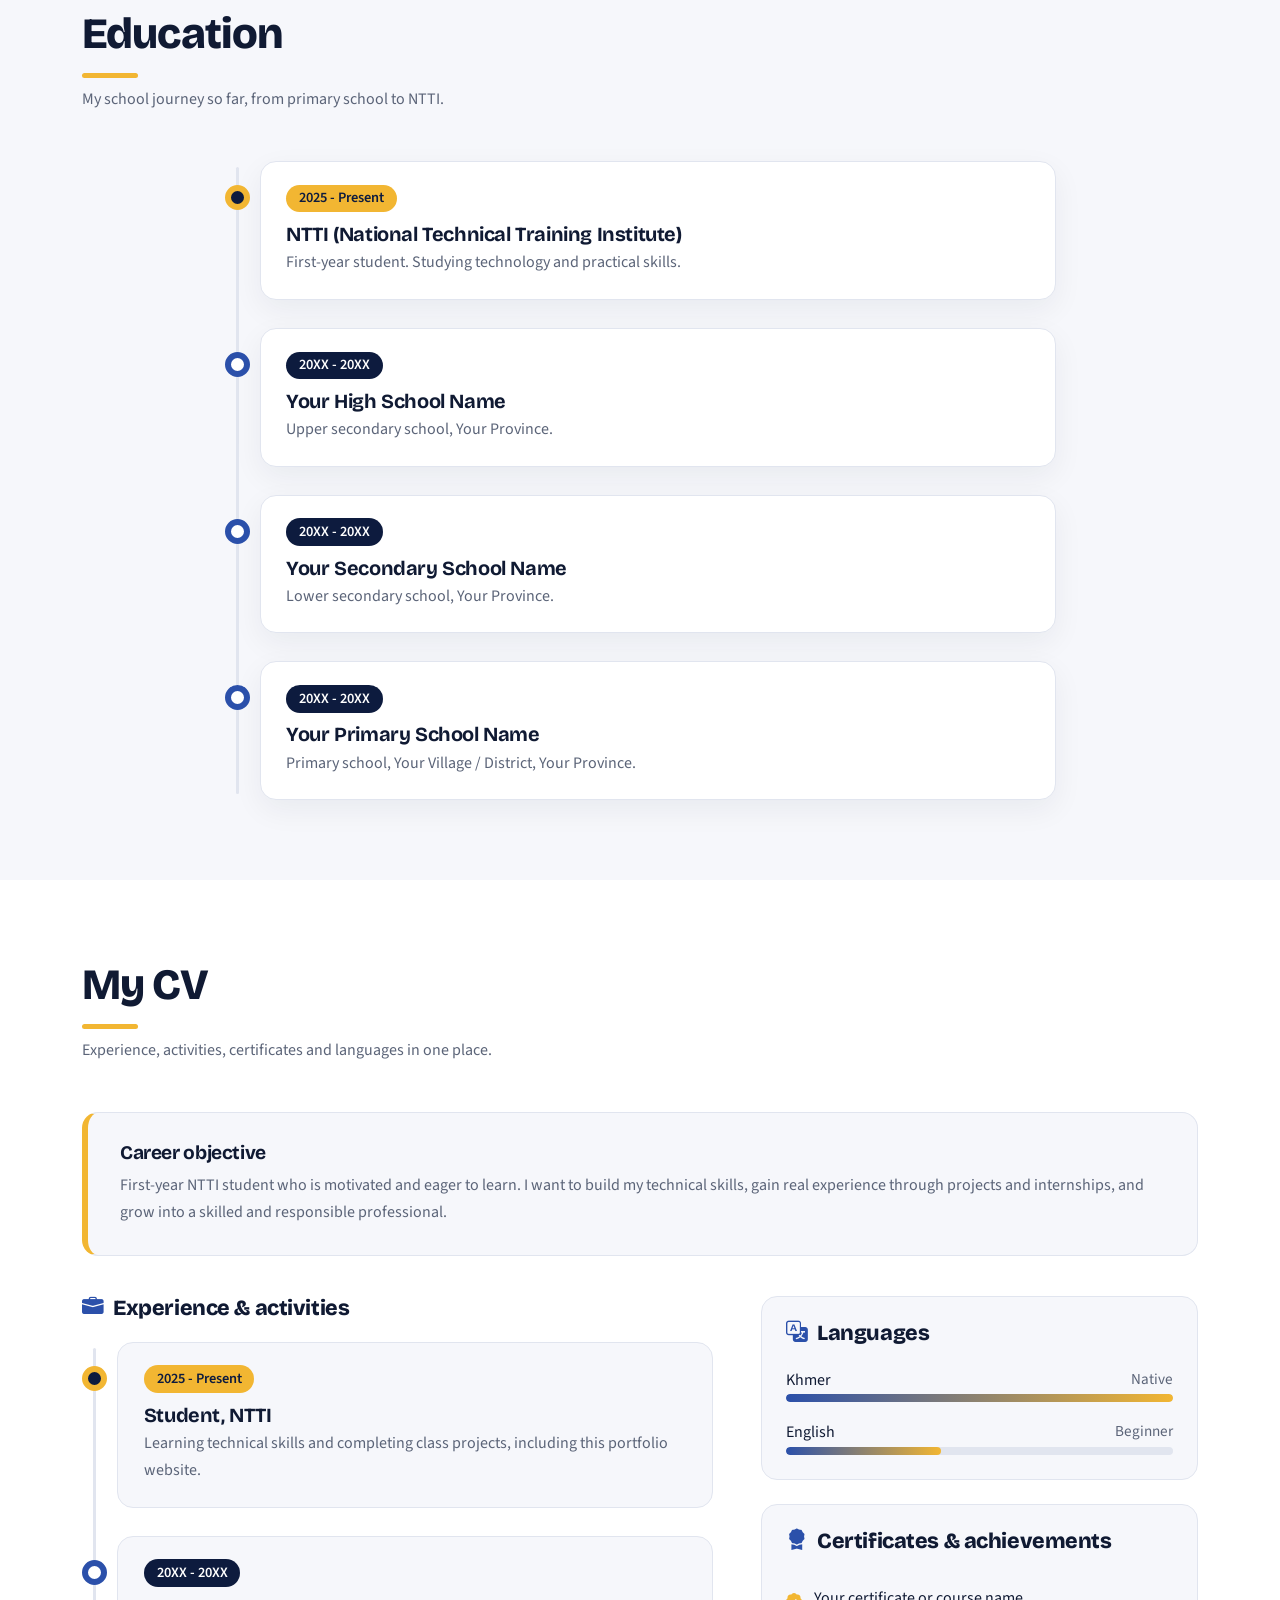
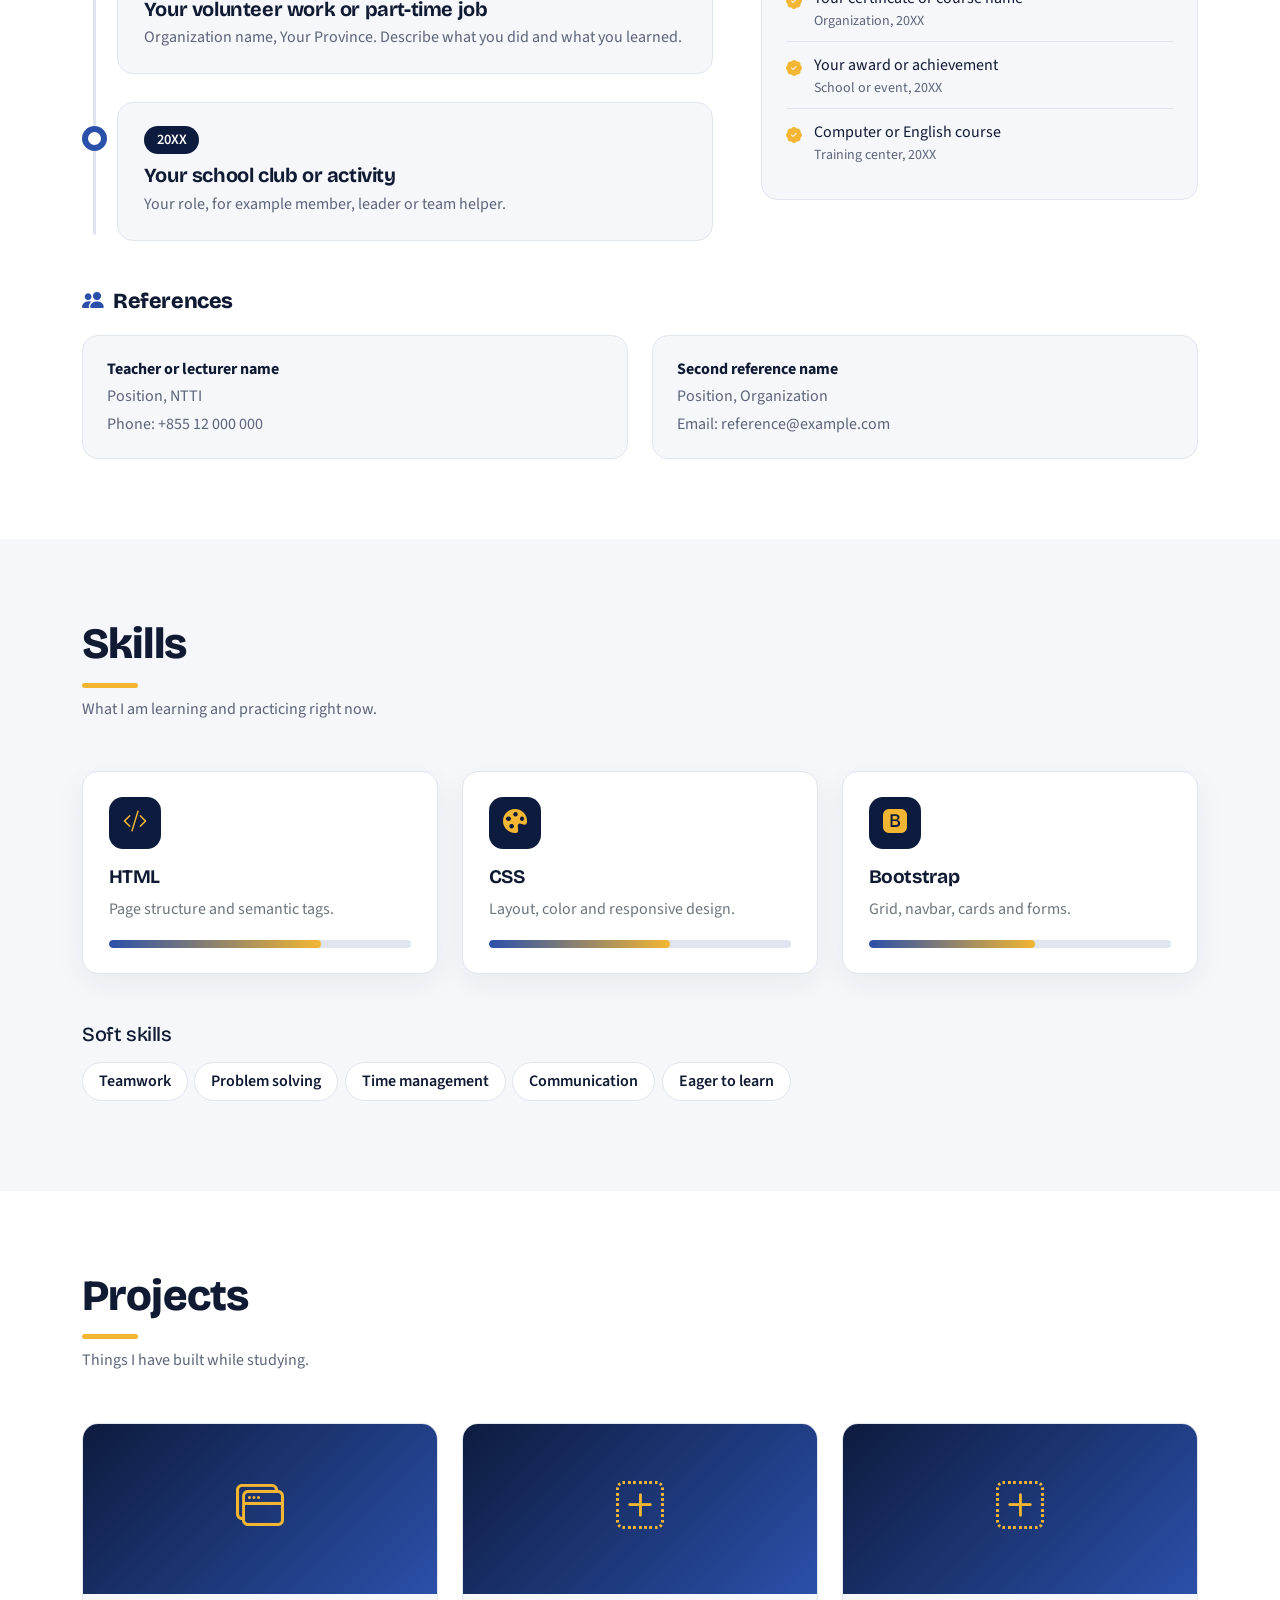
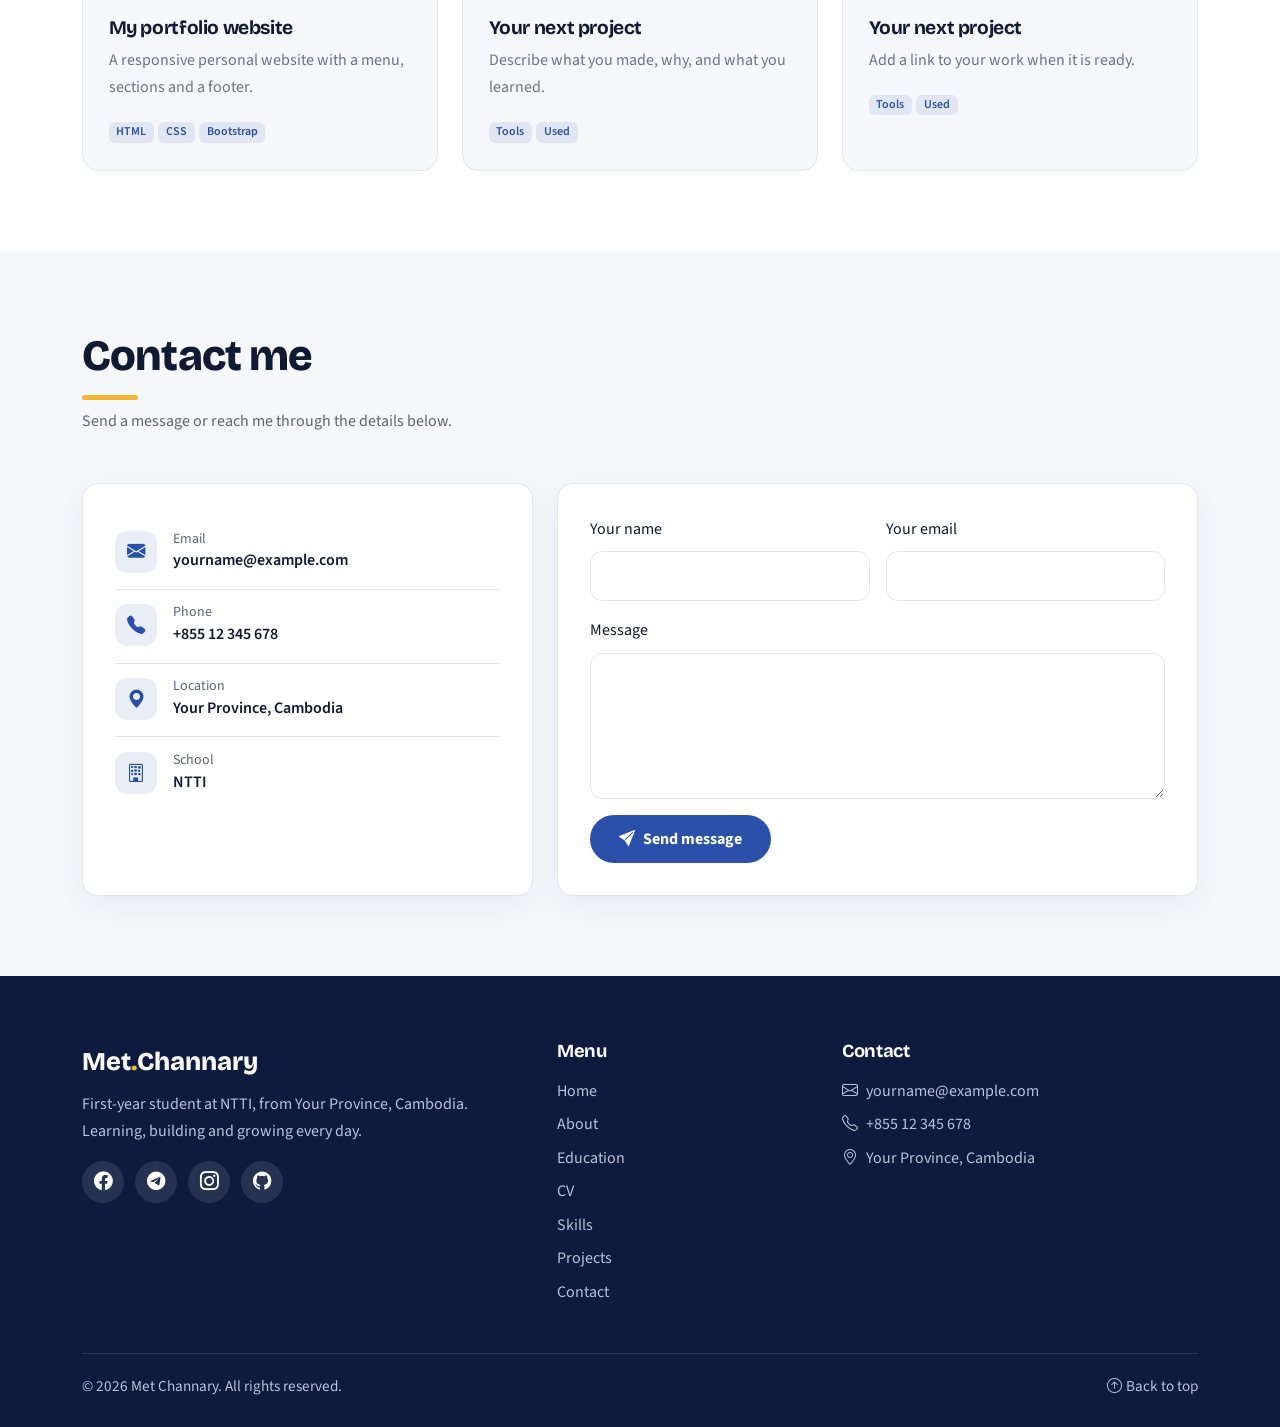
==== commit e6ae5263: "improve UI" ====
--- a/index.html
+++ b/index.html
@@ -1,528 +1,535 @@
 <!DOCTYPE html>
 <html lang="en">
-
 <head>
-    <meta charset="UTF-8">
-    <meta name="viewport" content="width=device-width, initial-scale=1">
-    <title>Met Channary | Portfolio</title>
-
-    <!-- CSS -->
-    <link rel="stylesheet" href="css/style.css">
-
-    <!-- Bootstrap 5 CSS -->
-    <link href="https://cdn.jsdelivr.net/npm/bootstrap@5.3.3/dist/css/bootstrap.min.css" rel="stylesheet">
-    <link href="https://cdn.jsdelivr.net/npm/bootstrap-icons@1.11.3/font/bootstrap-icons.min.css" rel="stylesheet">
-    <link
-        href="https://fonts.googleapis.com/css2?family=Bricolage+Grotesque:wght@500;700;800&family=Source+Sans+3:wght@400;600&display=swap"
-        rel="stylesheet">
-
-
+  <meta charset="UTF-8">
+  <meta name="viewport" content="width=device-width, initial-scale=1">
+  <meta name="description" content="Portfolio of Met Channary, first-year student at NTTI.">
+  <title>Met Channary | Portfolio</title>
+
+  <link href="https://cdn.jsdelivr.net/npm/bootstrap@5.3.3/dist/css/bootstrap.min.css" rel="stylesheet">
+  <link href="https://cdn.jsdelivr.net/npm/bootstrap-icons@1.11.3/font/bootstrap-icons.min.css" rel="stylesheet">
+  <link href="https://fonts.googleapis.com/css2?family=Bricolage+Grotesque:wght@500;700;800&family=Source+Sans+3:wght@400;600&display=swap" rel="stylesheet">
+
+  <link rel="stylesheet" href="/css/style.css">
 </head>
-
 <body data-bs-spy="scroll" data-bs-target="#mainNav" data-bs-offset="90" tabindex="0">
-
-    <!-- ================= HEADER / MENU ================= -->
-    <header>
-        <nav class="navbar navbar-expand-lg fixed-top site-nav" id="mainNav">
-            <div class="container">
-                <a class="navbar-brand" href="#home">Met<span>.</span>Channary</a>
-                <button class="navbar-toggler" type="button" data-bs-toggle="collapse" data-bs-target="#mainMenu"
-                    aria-controls="mainMenu" aria-expanded="false" aria-label="Toggle menu">
-                    <span class="navbar-toggler-icon"></span>
-                </button>
-                <div class="collapse navbar-collapse" id="mainMenu">
-                    <ul class="navbar-nav ms-auto gap-lg-1 py-2 py-lg-0">
-                        <li class="nav-item"><a class="nav-link" href="#home">Home</a></li>
-                        <li class="nav-item"><a class="nav-link" href="#about">About</a></li>
-                        <li class="nav-item"><a class="nav-link" href="#education">Education</a></li>
-                        <li class="nav-item"><a class="nav-link" href="#cv">CV</a></li>
-                        <li class="nav-item"><a class="nav-link" href="#skills">Skills</a></li>
-                        <li class="nav-item"><a class="nav-link" href="#projects">Projects</a></li>
-                        <li class="nav-item"><a class="nav-link" href="#contact">Contact</a></li>
-                    </ul>
-                </div>
-            </div>
-        </nav>
-    </header>
-
-    <main>
-        <!-- ================= HOME ================= -->
-        <section class="hero" id="home">
-            <div class="container">
-                <div class="row align-items-center gy-5 gx-lg-5">
-                    <div class="col-lg-7 order-2 order-lg-1">
-                        <span class="tag"><i class="bi bi-mortarboard-fill"></i> First-year student at NTTI</span>
-                        <h1>Hi, I'm<br><span class="accent">Met Channary</span></h1>
-                        <p class="lead">I am a first-year student at NTTI. I am learning to build websites and I want to
-                            turn what I study into real projects.</p>
-                        <div class="d-flex flex-wrap gap-3 mt-4">
-                            <a href="#projects" class="btn btn-main">View my projects</a>
-                            <a href="#contact" class="btn btn-ghost">Contact me</a>
-                        </div>
-                        <div class="hero-meta">
-                            <span><i class="bi bi-geo-alt-fill"></i>Your Province, Cambodia</span>
-                            <span><i class="bi bi-building"></i>NTTI</span>
-                            <span><i class="bi bi-calendar-event"></i>Class of 2029</span>
-                        </div>
-                    </div>
-                    <div class="col-lg-5 order-1 order-lg-2">
-                        <div class="avatar-wrap">
-                            <!-- To use your photo, replace the div below with:
+  <div class="scroll-progress" id="scrollProgress" aria-hidden="true"></div>
+
+  <!-- ================= HEADER / MENU ================= -->
+  <header>
+    <nav class="navbar navbar-expand-lg fixed-top site-nav" id="mainNav">
+      <div class="container">
+        <a class="navbar-brand" href="#home">Met<span>.</span>Channary</a>
+        <button class="navbar-toggler" type="button" data-bs-toggle="collapse" data-bs-target="#mainMenu"
+                aria-controls="mainMenu" aria-expanded="false" aria-label="Toggle menu">
+          <span class="navbar-toggler-icon"></span>
+        </button>
+        <div class="collapse navbar-collapse" id="mainMenu">
+          <ul class="navbar-nav ms-auto gap-lg-1 py-2 py-lg-0">
+            <li class="nav-item"><a class="nav-link" href="#home">Home</a></li>
+            <li class="nav-item"><a class="nav-link" href="#about">About</a></li>
+            <li class="nav-item"><a class="nav-link" href="#education">Education</a></li>
+            <li class="nav-item"><a class="nav-link" href="#cv">CV</a></li>
+            <li class="nav-item"><a class="nav-link" href="#skills">Skills</a></li>
+            <li class="nav-item"><a class="nav-link" href="#projects">Projects</a></li>
+            <li class="nav-item"><a class="nav-link" href="#contact">Contact</a></li>
+          </ul>
+        </div>
+      </div>
+    </nav>
+  </header>
+
+  <main>
+    <!-- ================= HOME ================= -->
+    <section class="hero" id="home">
+      <div class="container">
+        <div class="row align-items-center gy-5 gx-lg-5">
+          <div class="col-lg-7 order-2 order-lg-1">
+            <span class="tag"><i class="bi bi-mortarboard-fill"></i> First-year student at NTTI</span>
+            <h1>Hi, I'm<br><span class="accent">Met Channary</span></h1>
+            <p class="typed-line"><span class="visually-hidden">I am a first-year NTTI student</span><span aria-hidden="true">I am a <strong id="typed">first-year NTTI student</strong><span class="cursor"></span></span></p>
+            <p class="lead">I am a first-year student at NTTI. I am learning to build websites and I want to turn what I study into real projects.</p>
+            <div class="d-flex flex-wrap gap-3 mt-4">
+              <a href="#projects" class="btn btn-main">View my projects</a>
+              <a href="#contact" class="btn btn-ghost">Contact me</a>
+            </div>
+            <div class="hero-meta">
+              <span><i class="bi bi-geo-alt-fill"></i>Your Province, Cambodia</span>
+              <span><i class="bi bi-building"></i>NTTI</span>
+              <span><i class="bi bi-calendar-event"></i>Class of 2029</span>
+            </div>
+          </div>
+          <div class="col-lg-5 order-1 order-lg-2">
+            <div class="avatar-wrap">
+              <!-- To use your photo, replace the div below with:
                    <img class="avatar" src="images/profile.jpg" alt="Photo of Met Channary"> -->
-                            <div class="avatar" role="img" aria-label="Initials MC">MC</div>
-                        </div>
-                    </div>
-                </div>
-            </div>
-        </section>
-
-        <!-- ================= ABOUT ================= -->
-        <section class="section-alt" id="about">
-            <div class="container">
-                <div class="section-head">
-                    <h2>About me</h2>
-                    <p>A little about who I am and where I come from.</p>
-                </div>
-                <div class="row gy-5 gx-lg-5">
-                    <div class="col-lg-6">
-                        <p>Hello, my name is <strong>Met Channary</strong>. I am in my first year at NTTI, where I am
-                            building a strong foundation in technology and practical skills.</p>
-                        <p>I grew up in <strong>Your Province</strong>. I enjoy learning by making things, and every
-                            class, assignment and small project helps me improve. This portfolio shows my progress.</p>
-                        <p class="mb-4">My goal is to finish my studies at NTTI and work in a job where I can use
-                            technology to help people.</p>
-                        <a href="#contact" class="btn btn-cobalt">Let's talk</a>
-                    </div>
-                    <div class="col-lg-6">
-                        <div class="card-soft p-4">
-                            <div class="info-row"><i class="bi bi-person-fill"></i>
-                                <div><small>Full name</small><strong>Met Channary</strong></div>
-                            </div>
-                            <div class="info-row"><i class="bi bi-cake2-fill"></i>
-                                <div><small>Date of birth</small><strong>DD / MM / YYYY</strong></div>
-                            </div>
-                            <div class="info-row"><i class="bi bi-geo-alt-fill"></i>
-                                <div><small>Hometown</small><strong>Your Province, Cambodia</strong></div>
-                            </div>
-                            <div class="info-row"><i class="bi bi-mortarboard-fill"></i>
-                                <div><small>Currently studying</small><strong>First year at NTTI</strong></div>
-                            </div>
-                            <div class="info-row"><i class="bi bi-translate"></i>
-                                <div><small>Languages</small><strong>Khmer (native), English</strong></div>
-                            </div>
-                            <div class="info-row"><i class="bi bi-heart-fill"></i>
-                                <div><small>Hobbies</small><strong>Reading, music, learning new things</strong></div>
-                            </div>
-                        </div>
-                    </div>
-                </div>
-            </div>
-        </section>
-
-        <!-- ================= EDUCATION ================= -->
-        <section id="education">
-            <div class="container">
-                <div class="section-head">
-                    <h2>Education</h2>
-                    <p>My school journey so far, from primary school to NTTI.</p>
-                </div>
-                <div class="row justify-content-center">
-                    <div class="col-lg-9">
-                        <div class="timeline">
-                            <div class="t-item current">
-                                <div class="card-soft">
-                                    <span class="t-year">2025 - Present</span>
-                                    <h3>NTTI (National Technical Training Institute)</h3>
-                                    <p>First-year student. Studying technology and practical skills.</p>
-                                </div>
-                            </div>
-                            <div class="t-item">
-                                <div class="card-soft">
-                                    <span class="t-year">20XX - 20XX</span>
-                                    <h3>Your High School Name</h3>
-                                    <p>Upper secondary school, Your Province.</p>
-                                </div>
-                            </div>
-                            <div class="t-item">
-                                <div class="card-soft">
-                                    <span class="t-year">20XX - 20XX</span>
-                                    <h3>Your Secondary School Name</h3>
-                                    <p>Lower secondary school, Your Province.</p>
-                                </div>
-                            </div>
-                            <div class="t-item">
-                                <div class="card-soft">
-                                    <span class="t-year">20XX - 20XX</span>
-                                    <h3>Your Primary School Name</h3>
-                                    <p>Primary school, Your Village / District, Your Province.</p>
-                                </div>
-                            </div>
-                        </div>
-                    </div>
-                </div>
-            </div>
-        </section>
-
-        <!-- ================= CV ================= -->
-        <section class="section-alt" id="cv">
-            <div class="container">
-                <div class="section-head">
-                    <h2>My CV</h2>
-                    <p>Experience, activities, certificates and languages in one place.</p>
-                </div>
-
-                <div class="card-soft cv-objective">
-                    <h3>Career objective</h3>
-                    <p>First-year NTTI student who is motivated and eager to learn. I want to build my technical skills,
-                        gain real experience through projects and internships, and grow into a skilled and responsible
-                        professional.</p>
-                </div>
-
-                <div class="row gy-5 gx-lg-5">
-                    <div class="col-lg-7">
-                        <h3 class="cv-title"><i class="bi bi-briefcase-fill"></i>Experience &amp; activities</h3>
-                        <div class="timeline">
-                            <div class="t-item current">
-                                <div class="card-soft">
-                                    <span class="t-year">2025 - Present</span>
-                                    <h3>Student, NTTI</h3>
-                                    <p>Learning technical skills and completing class projects, including this portfolio
-                                        website.</p>
-                                </div>
-                            </div>
-                            <div class="t-item">
-                                <div class="card-soft">
-                                    <span class="t-year">20XX - 20XX</span>
-                                    <h3>Your volunteer work or part-time job</h3>
-                                    <p>Organization name, Your Province. Describe what you did and what you learned.</p>
-                                </div>
-                            </div>
-                            <div class="t-item">
-                                <div class="card-soft">
-                                    <span class="t-year">20XX</span>
-                                    <h3>Your school club or activity</h3>
-                                    <p>Your role, for example member, leader or team helper.</p>
-                                </div>
-                            </div>
-                        </div>
-                    </div>
-
-                    <div class="col-lg-5">
-                        <div class="card-soft p-4 mb-4">
-                            <h3 class="cv-title"><i class="bi bi-translate"></i>Languages</h3>
-                            <div class="lang">
-                                <div class="d-flex justify-content-between"><span>Khmer</span><span>Native</span></div>
-                                <div class="progress" role="progressbar" aria-label="Khmer, native" aria-valuenow="100"
-                                    aria-valuemin="0" aria-valuemax="100">
-                                    <div class="progress-bar" style="width:100%"></div>
-                                </div>
-                            </div>
-                            <div class="lang">
-                                <div class="d-flex justify-content-between"><span>English</span><span>Beginner</span>
-                                </div>
-                                <div class="progress" role="progressbar" aria-label="English, beginner"
-                                    aria-valuenow="40" aria-valuemin="0" aria-valuemax="100">
-                                    <div class="progress-bar" style="width:40%"></div>
-                                </div>
-                            </div>
-                        </div>
-
-                        <div class="card-soft p-4">
-                            <h3 class="cv-title"><i class="bi bi-award-fill"></i>Certificates &amp; achievements</h3>
-                            <ul class="cv-list">
-                                <li><i class="bi bi-patch-check-fill"></i>
-                                    <div>Your certificate or course name<small>Organization, 20XX</small></div>
-                                </li>
-                                <li><i class="bi bi-patch-check-fill"></i>
-                                    <div>Your award or achievement<small>School or event, 20XX</small></div>
-                                </li>
-                                <li><i class="bi bi-patch-check-fill"></i>
-                                    <div>Computer or English course<small>Training center, 20XX</small></div>
-                                </li>
-                            </ul>
-                        </div>
-                    </div>
-                </div>
-
-                <h3 class="cv-title mt-5"><i class="bi bi-people-fill"></i>References</h3>
-                <div class="row g-4">
-                    <div class="col-md-6">
-                        <div class="card-soft ref-card">
-                            <strong>Teacher or lecturer name</strong>
-                            <span>Position, NTTI</span>
-                            <span>Phone: +855 12 000 000</span>
-                        </div>
-                    </div>
-                    <div class="col-md-6">
-                        <div class="card-soft ref-card">
-                            <strong>Second reference name</strong>
-                            <span>Position, Organization</span>
-                            <span>Email: reference@example.com</span>
-                        </div>
-                    </div>
-                </div>
-
-            </div>
-        </section>
-
-        <!-- ================= SKILLS ================= -->
-        <section id="skills">
-            <div class="container">
-                <div class="section-head">
-                    <h2>Skills</h2>
-                    <p>What I am learning and practicing right now.</p>
-                </div>
-                <div class="row g-4">
-                    <div class="col-md-4">
-                        <div class="card-soft skill-card">
-                            <div class="skill-icon"><i class="bi bi-code-slash"></i></div>
-                            <h3>HTML</h3>
-                            <p class="text-secondary">Page structure and semantic tags.</p>
-                            <div class="progress" role="progressbar" aria-label="HTML 70%" aria-valuenow="70"
-                                aria-valuemin="0" aria-valuemax="100">
-                                <div class="progress-bar" style="width:70%"></div>
-                            </div>
-                        </div>
-                    </div>
-                    <div class="col-md-4">
-                        <div class="card-soft skill-card">
-                            <div class="skill-icon"><i class="bi bi-palette-fill"></i></div>
-                            <h3>CSS</h3>
-                            <p class="text-secondary">Layout, color and responsive design.</p>
-                            <div class="progress" role="progressbar" aria-label="CSS 60%" aria-valuenow="60"
-                                aria-valuemin="0" aria-valuemax="100">
-                                <div class="progress-bar" style="width:60%"></div>
-                            </div>
-                        </div>
-                    </div>
-                    <div class="col-md-4">
-                        <div class="card-soft skill-card">
-                            <div class="skill-icon"><i class="bi bi-bootstrap-fill"></i></div>
-                            <h3>Bootstrap</h3>
-                            <p class="text-secondary">Grid, navbar, cards and forms.</p>
-                            <div class="progress" role="progressbar" aria-label="Bootstrap 55%" aria-valuenow="55"
-                                aria-valuemin="0" aria-valuemax="100">
-                                <div class="progress-bar" style="width:55%"></div>
-                            </div>
-                        </div>
-                    </div>
-                </div>
-                <h3 class="h5 mt-5 mb-3">Soft skills</h3>
-                <span class="chip">Teamwork</span><span class="chip">Problem solving</span><span class="chip">Time
-                    management</span><span class="chip">Communication</span><span class="chip">Eager to learn</span>
-            </div>
-        </section>
-
-        <!-- ================= PROJECTS ================= -->
-        <section class="section-alt" id="projects">
-            <div class="container">
-                <div class="section-head">
-                    <h2>Projects</h2>
-                    <p>Things I have built while studying.</p>
-                </div>
-                <div class="row g-4">
-                    <div class="col-md-6 col-lg-4">
-                        <article class="card-soft project-card">
-                            <div class="thumb"><i class="bi bi-window-stack"></i></div>
-                            <div class="body">
-                                <h3>My portfolio website</h3>
-                                <p class="text-secondary">A responsive personal website with a menu, sections and a
-                                    footer.</p>
-                                <div class="stack"><span class="badge">HTML</span><span class="badge">CSS</span><span
-                                        class="badge">Bootstrap</span></div>
-                            </div>
-                        </article>
-                    </div>
-                    <div class="col-md-6 col-lg-4">
-                        <article class="card-soft project-card">
-                            <div class="thumb"><i class="bi bi-plus-square-dotted"></i></div>
-                            <div class="body">
-                                <h3>Your next project</h3>
-                                <p class="text-secondary">Describe what you made, why, and what you learned.</p>
-                                <div class="stack"><span class="badge">Tools</span><span class="badge">Used</span></div>
-                            </div>
-                        </article>
-                    </div>
-                    <div class="col-md-6 col-lg-4">
-                        <article class="card-soft project-card">
-                            <div class="thumb"><i class="bi bi-plus-square-dotted"></i></div>
-                            <div class="body">
-                                <h3>Your next project</h3>
-                                <p class="text-secondary">Add a link to your work when it is ready.</p>
-                                <div class="stack"><span class="badge">Tools</span><span class="badge">Used</span></div>
-                            </div>
-                        </article>
-                    </div>
-                </div>
-            </div>
-        </section>
-
-        <!-- ================= CONTACT ================= -->
-        <section id="contact">
-            <div class="container">
-                <div class="section-head">
-                    <h2>Contact me</h2>
-                    <p>Send a message or reach me through the details below.</p>
-                </div>
-                <div class="row g-4">
-                    <div class="col-lg-5">
-                        <div class="card-soft contact-card h-100">
-                            <div class="info-row"><i class="bi bi-envelope-fill"></i>
-                                <div><small>Email</small><strong>yourname@example.com</strong></div>
-                            </div>
-                            <div class="info-row"><i class="bi bi-telephone-fill"></i>
-                                <div><small>Phone</small><strong>+855 12 345 678</strong></div>
-                            </div>
-                            <div class="info-row"><i class="bi bi-geo-alt-fill"></i>
-                                <div><small>Location</small><strong>Your Province, Cambodia</strong></div>
-                            </div>
-                            <div class="info-row"><i class="bi bi-building"></i>
-                                <div><small>School</small><strong>NTTI</strong></div>
-                            </div>
-                        </div>
-                    </div>
-                    <div class="col-lg-7">
-                        <div class="card-soft contact-card">
-                            <form id="contactForm">
-                                <div class="row g-3">
-                                    <div class="col-md-6">
-                                        <label for="name" class="form-label">Your name</label>
-                                        <input type="text" class="form-control" id="name" required>
-                                    </div>
-                                    <div class="col-md-6">
-                                        <label for="email" class="form-label">Your email</label>
-                                        <input type="email" class="form-control" id="email" required>
-                                    </div>
-                                    <div class="col-12">
-                                        <label for="message" class="form-label">Message</label>
-                                        <textarea class="form-control" id="message" rows="5" required></textarea>
-                                    </div>
-                                    <div class="col-12">
-                                        <button type="submit" class="btn btn-cobalt" id="sendBtn"><i
-                                                class="bi bi-send-fill me-2"></i><span>Send message</span></button>
-                                    </div>
-                                </div>
-                            </form>
-                        </div>
-                    </div>
-                </div>
-            </div>
-        </section>
-    </main>
-
-    <!-- ================= FOOTER ================= -->
-    <footer class="site-footer">
-        <div class="container">
-            <div class="row g-4">
-                <div class="col-lg-5">
-                    <div class="brand">Met<span>.</span>Channary</div>
-                    <p class="mt-2 mb-3">First-year student at NTTI, from Your Province, Cambodia. Learning, building
-                        and growing every day.</p>
-                    <div class="social">
-                        <a href="#" aria-label="Facebook"><i class="bi bi-facebook"></i></a>
-                        <a href="#" aria-label="Telegram"><i class="bi bi-telegram"></i></a>
-                        <a href="#" aria-label="Instagram"><i class="bi bi-instagram"></i></a>
-                        <a href="#" aria-label="GitHub"><i class="bi bi-github"></i></a>
-                    </div>
-                </div>
-                <div class="col-sm-6 col-lg-3">
-                    <h2>Menu</h2>
-                    <ul>
-                        <li><a href="#home">Home</a></li>
-                        <li><a href="#about">About</a></li>
-                        <li><a href="#education">Education</a></li>
-                        <li><a href="#cv">CV</a></li>
-                        <li><a href="#skills">Skills</a></li>
-                        <li><a href="#projects">Projects</a></li>
-                        <li><a href="#contact">Contact</a></li>
-                    </ul>
-                </div>
-                <div class="col-sm-6 col-lg-4">
-                    <h2>Contact</h2>
-                    <ul>
-                        <li><i class="bi bi-envelope me-2"></i><a
-                                href="mailto:yourname@example.com">yourname@example.com</a></li>
-                        <li><i class="bi bi-telephone me-2"></i>+855 12 345 678</li>
-                        <li><i class="bi bi-geo-alt me-2"></i>Your Province, Cambodia</li>
-                    </ul>
-                </div>
-            </div>
-            <div class="copy d-flex flex-wrap justify-content-between gap-2">
-                <span>&copy; <span id="year">2026</span> Met Channary. All rights reserved.</span>
-                <a href="#home"><i class="bi bi-arrow-up-circle me-1"></i>Back to top</a>
-            </div>
-        </div>
-    </footer>
-
-    <!-- Back to top button -->
-    <button type="button" class="to-top" id="toTop" aria-label="Back to top"><i class="bi bi-arrow-up"></i></button>
-
-    <script src="https://cdn.jsdelivr.net/npm/bootstrap@5.3.3/dist/js/bootstrap.bundle.min.js"></script>
-    <script>
-        document.getElementById("year").textContent = new Date().getFullYear();
-        // Close the mobile menu after tapping a link
-        document.querySelectorAll("#mainMenu .nav-link").forEach(function (link) {
-            link.addEventListener("click", function () {
-                var menu = document.getElementById("mainMenu");
-                if (menu.classList.contains("show")) bootstrap.Collapse.getOrCreateInstance(menu).hide();
-            });
+              <div class="avatar" role="img" aria-label="Initials MC">MC</div>
+            </div>
+          </div>
+        </div>
+      </div>
+    </section>
+
+    <!-- ================= ABOUT ================= -->
+    <section class="section-alt" id="about">
+      <div class="container">
+        <div class="section-head">
+          <h2>About me</h2>
+          <p>A little about who I am and where I come from.</p>
+        </div>
+        <div class="row gy-5 gx-lg-5">
+          <div class="col-lg-6">
+            <p>Hello, my name is <strong>Met Channary</strong>. I am in my first year at NTTI, where I am building a strong foundation in technology and practical skills.</p>
+            <p>I grew up in <strong>Your Province</strong>. I enjoy learning by making things, and every class, assignment and small project helps me improve. This portfolio shows my progress.</p>
+            <p class="mb-4">My goal is to finish my studies at NTTI and work in a job where I can use technology to help people.</p>
+            <a href="#contact" class="btn btn-cobalt">Let's talk</a>
+          </div>
+          <div class="col-lg-6">
+            <div class="card-soft p-4">
+              <div class="info-row"><i class="bi bi-person-fill"></i><div><small>Full name</small><strong>Met Channary</strong></div></div>
+              <div class="info-row"><i class="bi bi-cake2-fill"></i><div><small>Date of birth</small><strong>DD / MM / YYYY</strong></div></div>
+              <div class="info-row"><i class="bi bi-geo-alt-fill"></i><div><small>Hometown</small><strong>Your Province, Cambodia</strong></div></div>
+              <div class="info-row"><i class="bi bi-mortarboard-fill"></i><div><small>Currently studying</small><strong>First year at NTTI</strong></div></div>
+              <div class="info-row"><i class="bi bi-translate"></i><div><small>Languages</small><strong>Khmer (native), English</strong></div></div>
+              <div class="info-row"><i class="bi bi-heart-fill"></i><div><small>Hobbies</small><strong>Reading, music, learning new things</strong></div></div>
+            </div>
+          </div>
+        </div>
+      </div>
+    </section>
+
+    <!-- ================= EDUCATION ================= -->
+    <section id="education">
+      <div class="container">
+        <div class="section-head">
+          <h2>Education</h2>
+          <p>My school journey so far, from primary school to NTTI.</p>
+        </div>
+        <div class="row justify-content-center">
+          <div class="col-lg-9">
+            <div class="timeline">
+              <div class="t-item current">
+                <div class="card-soft">
+                  <span class="t-year">2025 - Present</span>
+                  <h3>NTTI (National Technical Training Institute)</h3>
+                  <p>First-year student. Studying technology and practical skills.</p>
+                </div>
+              </div>
+              <div class="t-item">
+                <div class="card-soft">
+                  <span class="t-year">20XX - 20XX</span>
+                  <h3>Your High School Name</h3>
+                  <p>Upper secondary school, Your Province.</p>
+                </div>
+              </div>
+              <div class="t-item">
+                <div class="card-soft">
+                  <span class="t-year">20XX - 20XX</span>
+                  <h3>Your Secondary School Name</h3>
+                  <p>Lower secondary school, Your Province.</p>
+                </div>
+              </div>
+              <div class="t-item">
+                <div class="card-soft">
+                  <span class="t-year">20XX - 20XX</span>
+                  <h3>Your Primary School Name</h3>
+                  <p>Primary school, Your Village / District, Your Province.</p>
+                </div>
+              </div>
+            </div>
+          </div>
+        </div>
+      </div>
+    </section>
+
+    <!-- ================= CV ================= -->
+    <section class="section-alt" id="cv">
+      <div class="container">
+        <div class="section-head">
+          <h2>My CV</h2>
+          <p>Experience, activities, certificates and languages in one place.</p>
+        </div>
+
+        <div class="card-soft cv-objective">
+          <h3>Career objective</h3>
+          <p>First-year NTTI student who is motivated and eager to learn. I want to build my technical skills, gain real experience through projects and internships, and grow into a skilled and responsible professional.</p>
+        </div>
+
+        <div class="row gy-5 gx-lg-5">
+          <div class="col-lg-7">
+            <h3 class="cv-title"><i class="bi bi-briefcase-fill"></i>Experience &amp; activities</h3>
+            <div class="timeline">
+              <div class="t-item current">
+                <div class="card-soft">
+                  <span class="t-year">2025 - Present</span>
+                  <h3>Student, NTTI</h3>
+                  <p>Learning technical skills and completing class projects, including this portfolio website.</p>
+                </div>
+              </div>
+              <div class="t-item">
+                <div class="card-soft">
+                  <span class="t-year">20XX - 20XX</span>
+                  <h3>Your volunteer work or part-time job</h3>
+                  <p>Organization name, Your Province. Describe what you did and what you learned.</p>
+                </div>
+              </div>
+              <div class="t-item">
+                <div class="card-soft">
+                  <span class="t-year">20XX</span>
+                  <h3>Your school club or activity</h3>
+                  <p>Your role, for example member, leader or team helper.</p>
+                </div>
+              </div>
+            </div>
+          </div>
+
+          <div class="col-lg-5">
+            <div class="card-soft p-4 mb-4">
+              <h3 class="cv-title"><i class="bi bi-translate"></i>Languages</h3>
+              <div class="lang">
+                <div class="d-flex justify-content-between"><span>Khmer</span><span>Native</span></div>
+                <div class="progress" role="progressbar" aria-label="Khmer, native" aria-valuenow="100" aria-valuemin="0" aria-valuemax="100"><div class="progress-bar" style="width:100%"></div></div>
+              </div>
+              <div class="lang">
+                <div class="d-flex justify-content-between"><span>English</span><span>Beginner</span></div>
+                <div class="progress" role="progressbar" aria-label="English, beginner" aria-valuenow="40" aria-valuemin="0" aria-valuemax="100"><div class="progress-bar" style="width:40%"></div></div>
+              </div>
+            </div>
+
+            <div class="card-soft p-4">
+              <h3 class="cv-title"><i class="bi bi-award-fill"></i>Certificates &amp; achievements</h3>
+              <ul class="cv-list">
+                <li><i class="bi bi-patch-check-fill"></i><div>Your certificate or course name<small>Organization, 20XX</small></div></li>
+                <li><i class="bi bi-patch-check-fill"></i><div>Your award or achievement<small>School or event, 20XX</small></div></li>
+                <li><i class="bi bi-patch-check-fill"></i><div>Computer or English course<small>Training center, 20XX</small></div></li>
+              </ul>
+            </div>
+          </div>
+        </div>
+
+        <h3 class="cv-title mt-5"><i class="bi bi-people-fill"></i>References</h3>
+        <div class="row g-4">
+          <div class="col-md-6">
+            <div class="card-soft ref-card">
+              <strong>Teacher or lecturer name</strong>
+              <span>Position, NTTI</span>
+              <span>Phone: +855 12 000 000</span>
+            </div>
+          </div>
+          <div class="col-md-6">
+            <div class="card-soft ref-card">
+              <strong>Second reference name</strong>
+              <span>Position, Organization</span>
+              <span>Email: reference@example.com</span>
+            </div>
+          </div>
+        </div>
+
+      </div>
+    </section>
+
+    <!-- ================= SKILLS ================= -->
+    <section id="skills">
+      <div class="container">
+        <div class="section-head">
+          <h2>Skills</h2>
+          <p>What I am learning and practicing right now.</p>
+        </div>
+        <div class="row g-4">
+          <div class="col-md-4">
+            <div class="card-soft skill-card">
+              <div class="skill-icon"><i class="bi bi-code-slash"></i></div>
+              <h3>HTML</h3>
+              <p class="text-secondary">Page structure and semantic tags.</p>
+              <div class="progress" role="progressbar" aria-label="HTML 70%" aria-valuenow="70" aria-valuemin="0" aria-valuemax="100"><div class="progress-bar" style="width:70%"></div></div>
+            </div>
+          </div>
+          <div class="col-md-4">
+            <div class="card-soft skill-card">
+              <div class="skill-icon"><i class="bi bi-palette-fill"></i></div>
+              <h3>CSS</h3>
+              <p class="text-secondary">Layout, color and responsive design.</p>
+              <div class="progress" role="progressbar" aria-label="CSS 60%" aria-valuenow="60" aria-valuemin="0" aria-valuemax="100"><div class="progress-bar" style="width:60%"></div></div>
+            </div>
+          </div>
+          <div class="col-md-4">
+            <div class="card-soft skill-card">
+              <div class="skill-icon"><i class="bi bi-bootstrap-fill"></i></div>
+              <h3>Bootstrap</h3>
+              <p class="text-secondary">Grid, navbar, cards and forms.</p>
+              <div class="progress" role="progressbar" aria-label="Bootstrap 55%" aria-valuenow="55" aria-valuemin="0" aria-valuemax="100"><div class="progress-bar" style="width:55%"></div></div>
+            </div>
+          </div>
+        </div>
+        <h3 class="h5 mt-5 mb-3">Soft skills</h3>
+        <span class="chip">Teamwork</span><span class="chip">Problem solving</span><span class="chip">Time management</span><span class="chip">Communication</span><span class="chip">Eager to learn</span>
+      </div>
+    </section>
+
+    <!-- ================= PROJECTS ================= -->
+    <section class="section-alt" id="projects">
+      <div class="container">
+        <div class="section-head">
+          <h2>Projects</h2>
+          <p>Things I have built while studying.</p>
+        </div>
+        <div class="row g-4">
+          <div class="col-md-6 col-lg-4">
+            <article class="card-soft project-card">
+              <div class="thumb"><i class="bi bi-window-stack"></i></div>
+              <div class="body">
+                <h3>My portfolio website</h3>
+                <p class="text-secondary">A responsive personal website with a menu, sections and a footer.</p>
+                <div class="stack"><span class="badge">HTML</span><span class="badge">CSS</span><span class="badge">Bootstrap</span></div>
+              </div>
+            </article>
+          </div>
+          <div class="col-md-6 col-lg-4">
+            <article class="card-soft project-card">
+              <div class="thumb"><i class="bi bi-plus-square-dotted"></i></div>
+              <div class="body">
+                <h3>Your next project</h3>
+                <p class="text-secondary">Describe what you made, why, and what you learned.</p>
+                <div class="stack"><span class="badge">Tools</span><span class="badge">Used</span></div>
+              </div>
+            </article>
+          </div>
+          <div class="col-md-6 col-lg-4">
+            <article class="card-soft project-card">
+              <div class="thumb"><i class="bi bi-plus-square-dotted"></i></div>
+              <div class="body">
+                <h3>Your next project</h3>
+                <p class="text-secondary">Add a link to your work when it is ready.</p>
+                <div class="stack"><span class="badge">Tools</span><span class="badge">Used</span></div>
+              </div>
+            </article>
+          </div>
+        </div>
+      </div>
+    </section>
+
+    <!-- ================= CONTACT ================= -->
+    <section id="contact">
+      <div class="container">
+        <div class="section-head">
+          <h2>Contact me</h2>
+          <p>Send a message or reach me through the details below.</p>
+        </div>
+        <div class="row g-4">
+          <div class="col-lg-5">
+            <div class="card-soft contact-card h-100">
+              <div class="info-row"><i class="bi bi-envelope-fill"></i><div><small>Email</small><strong>yourname@example.com</strong></div></div>
+              <div class="info-row"><i class="bi bi-telephone-fill"></i><div><small>Phone</small><strong>+855 12 345 678</strong></div></div>
+              <div class="info-row"><i class="bi bi-geo-alt-fill"></i><div><small>Location</small><strong>Your Province, Cambodia</strong></div></div>
+              <div class="info-row"><i class="bi bi-building"></i><div><small>School</small><strong>NTTI</strong></div></div>
+            </div>
+          </div>
+          <div class="col-lg-7">
+            <div class="card-soft contact-card">
+              <form id="contactForm">
+                <div class="row g-3">
+                  <div class="col-md-6">
+                    <label for="name" class="form-label">Your name</label>
+                    <input type="text" class="form-control" id="name" required>
+                  </div>
+                  <div class="col-md-6">
+                    <label for="email" class="form-label">Your email</label>
+                    <input type="email" class="form-control" id="email" required>
+                  </div>
+                  <div class="col-12">
+                    <label for="message" class="form-label">Message</label>
+                    <textarea class="form-control" id="message" rows="5" required></textarea>
+                  </div>
+                  <div class="col-12">
+                    <button type="submit" class="btn btn-cobalt" id="sendBtn"><i class="bi bi-send-fill me-2"></i><span>Send message</span></button>
+                  </div>
+                </div>
+              </form>
+            </div>
+          </div>
+        </div>
+      </div>
+    </section>
+  </main>
+
+  <!-- ================= FOOTER ================= -->
+  <footer class="site-footer">
+    <div class="container">
+      <div class="row g-4">
+        <div class="col-lg-5">
+          <div class="brand">Met<span>.</span>Channary</div>
+          <p class="mt-2 mb-3">First-year student at NTTI, from Your Province, Cambodia. Learning, building and growing every day.</p>
+          <div class="social">
+            <a href="#" aria-label="Facebook"><i class="bi bi-facebook"></i></a>
+            <a href="#" aria-label="Telegram"><i class="bi bi-telegram"></i></a>
+            <a href="#" aria-label="Instagram"><i class="bi bi-instagram"></i></a>
+            <a href="#" aria-label="GitHub"><i class="bi bi-github"></i></a>
+          </div>
+        </div>
+        <div class="col-sm-6 col-lg-3">
+          <h2>Menu</h2>
+          <ul>
+            <li><a href="#home">Home</a></li>
+            <li><a href="#about">About</a></li>
+            <li><a href="#education">Education</a></li>
+            <li><a href="#cv">CV</a></li>
+            <li><a href="#skills">Skills</a></li>
+            <li><a href="#projects">Projects</a></li>
+            <li><a href="#contact">Contact</a></li>
+          </ul>
+        </div>
+        <div class="col-sm-6 col-lg-4">
+          <h2>Contact</h2>
+          <ul>
+            <li><i class="bi bi-envelope me-2"></i><a href="mailto:yourname@example.com">yourname@example.com</a></li>
+            <li><i class="bi bi-telephone me-2"></i>+855 12 345 678</li>
+            <li><i class="bi bi-geo-alt me-2"></i>Your Province, Cambodia</li>
+          </ul>
+        </div>
+      </div>
+      <div class="copy d-flex flex-wrap justify-content-between gap-2">
+        <span>&copy; <span id="year">2026</span> Met Channary. All rights reserved.</span>
+        <a href="#home"><i class="bi bi-arrow-up-circle me-1"></i>Back to top</a>
+      </div>
+    </div>
+  </footer>
+
+  <!-- Back to top button -->
+  <button type="button" class="to-top" id="toTop" aria-label="Back to top"><i class="bi bi-arrow-up"></i></button>
+
+  <script src="https://cdn.jsdelivr.net/npm/bootstrap@5.3.3/dist/js/bootstrap.bundle.min.js"></script>
+  <script>
+    document.getElementById("year").textContent = new Date().getFullYear();
+    // Close the mobile menu after tapping a link
+    document.querySelectorAll("#mainMenu .nav-link").forEach(function (link) {
+      link.addEventListener("click", function () {
+        var menu = document.getElementById("mainMenu");
+        if (menu.classList.contains("show")) bootstrap.Collapse.getOrCreateInstance(menu).hide();
+      });
+    });
+    // Click effect: ripple on buttons, links styled as buttons and social icons
+    document.addEventListener("click", function (e) {
+      var el = e.target.closest(".btn, .to-top, .social a");
+      if (!el) return;
+      var r = el.getBoundingClientRect();
+      var size = Math.max(r.width, r.height) * 2;
+      var dot = document.createElement("span");
+      dot.className = "ripple";
+      dot.style.width = dot.style.height = size + "px";
+      dot.style.left = (e.clientX - r.left - size / 2) + "px";
+      dot.style.top = (e.clientY - r.top - size / 2) + "px";
+      el.appendChild(dot);
+      setTimeout(function () { dot.remove(); }, 650);
+    });
+
+    // Menu / button links: flash the section you jumped to
+    document.querySelectorAll('a[href^="#"]').forEach(function (a) {
+      a.addEventListener("click", function () {
+        var t = document.querySelector(a.getAttribute("href"));
+        if (!t || t.id === "home") return;
+        t.classList.remove("section-flash"); void t.offsetWidth; t.classList.add("section-flash");
+      });
+    });
+
+    // Project and skill cards: click to highlight one card
+    document.querySelectorAll(".project-card, .skill-card").forEach(function (card) {
+      card.addEventListener("click", function () {
+        var wasPicked = card.classList.contains("picked");
+        document.querySelectorAll(".card-soft.picked").forEach(function (c) { c.classList.remove("picked"); });
+        if (!wasPicked) card.classList.add("picked");
+      });
+    });
+
+    // Contact form: button changes to "Message sent" after submit
+    document.getElementById("contactForm").addEventListener("submit", function (e) {
+      e.preventDefault();
+      var btn = document.getElementById("sendBtn");
+      var label = btn.querySelector("span"), icon = btn.querySelector("i");
+      btn.classList.add("sent"); btn.disabled = true;
+      label.textContent = "Message sent"; icon.className = "bi bi-check-circle-fill me-2";
+      this.reset();
+      setTimeout(function () {
+        btn.classList.remove("sent"); btn.disabled = false;
+        label.textContent = "Send message"; icon.className = "bi bi-send-fill me-2";
+      }, 2500);
+    });
+
+    // ---------- Animations ----------
+    var motionOK = !window.matchMedia("(prefers-reduced-motion: reduce)").matches;
+    var nav = document.getElementById("mainNav");
+    var bar = document.getElementById("scrollProgress");
+    function onScrollFx() {
+      var max = document.documentElement.scrollHeight - window.innerHeight;
+      bar.style.transform = "scaleX(" + (max > 0 ? window.scrollY / max : 0) + ")";
+      nav.classList.toggle("scrolled", window.scrollY > 40);
+    }
+    window.addEventListener("scroll", onScrollFx, { passive: true });
+    onScrollFx();
+
+    if (motionOK && "IntersectionObserver" in window) {
+      // Skill bars fill up when they come into view
+      document.querySelectorAll(".progress-bar").forEach(function (b) {
+        b.dataset.w = b.style.width; b.style.width = "0";
+      });
+      // Fade-and-rise reveal, staggered inside the same row
+      var targets = document.querySelectorAll(".section-head, .cv-objective, .cv-title, .t-item, .card-soft, .chip, .site-footer .row > div");
+      var seen = new Map();
+      targets.forEach(function (el) {
+        if (el.closest(".t-item") && !el.classList.contains("t-item")) return;
+        var parent = el.parentElement, n = seen.get(parent) || 0;
+        seen.set(parent, n + 1);
+        el.dataset.delay = Math.min(n, 5) * 90;
+        el.classList.add("reveal");
+      });
+      var io = new IntersectionObserver(function (entries) {
+        entries.forEach(function (en) {
+          if (!en.isIntersecting) return;
+          var el = en.target, d = +el.dataset.delay || 0;
+          io.unobserve(el);
+          el.style.transitionDelay = d + "ms";
+          el.classList.add("in");
+          el.querySelectorAll(".progress-bar").forEach(function (b) {
+            b.style.transitionDelay = (d + 250) + "ms"; b.style.width = b.dataset.w;
+          });
+          if (el.classList.contains("progress-bar")) el.style.width = el.dataset.w;
+          // hand control back to the normal hover styles once the reveal is finished
+          setTimeout(function () { el.classList.remove("reveal", "in"); el.style.transitionDelay = ""; }, d + 900);
         });
-        // Click effect: ripple on buttons, links styled as buttons and social icons
-        document.addEventListener("click", function (e) {
-            var el = e.target.closest(".btn, .to-top, .social a");
-            if (!el) return;
-            var r = el.getBoundingClientRect();
-            var size = Math.max(r.width, r.height) * 2;
-            var dot = document.createElement("span");
-            dot.className = "ripple";
-            dot.style.width = dot.style.height = size + "px";
-            dot.style.left = (e.clientX - r.left - size / 2) + "px";
-            dot.style.top = (e.clientY - r.top - size / 2) + "px";
-            el.appendChild(dot);
-            setTimeout(function () { dot.remove(); }, 650);
-        });
-
-        // Menu / button links: flash the section you jumped to
-        document.querySelectorAll('a[href^="#"]').forEach(function (a) {
-            a.addEventListener("click", function () {
-                var t = document.querySelector(a.getAttribute("href"));
-                if (!t || t.id === "home") return;
-                t.classList.remove("section-flash"); void t.offsetWidth; t.classList.add("section-flash");
-            });
-        });
-
-        // Project and skill cards: click to highlight one card
-        document.querySelectorAll(".project-card, .skill-card").forEach(function (card) {
-            card.addEventListener("click", function () {
-                var wasPicked = card.classList.contains("picked");
-                document.querySelectorAll(".card-soft.picked").forEach(function (c) { c.classList.remove("picked"); });
-                if (!wasPicked) card.classList.add("picked");
-            });
-        });
-
-        // Contact form: button changes to "Message sent" after submit
-        document.getElementById("contactForm").addEventListener("submit", function (e) {
-            e.preventDefault();
-            var btn = document.getElementById("sendBtn");
-            var label = btn.querySelector("span"), icon = btn.querySelector("i");
-            btn.classList.add("sent"); btn.disabled = true;
-            label.textContent = "Message sent"; icon.className = "bi bi-check-circle-fill me-2";
-            this.reset();
-            setTimeout(function () {
-                btn.classList.remove("sent"); btn.disabled = false;
-                label.textContent = "Send message"; icon.className = "bi bi-send-fill me-2";
-            }, 2500);
-        });
-
-        // Back to top: pop in after scrolling, scroll smoothly to the top on click
-        var toTop = document.getElementById("toTop");
-        window.addEventListener("scroll", function () {
-            toTop.classList.toggle("show", window.scrollY > 300);
-        }, { passive: true });
-        toTop.addEventListener("click", function () {
-            window.scrollTo({ top: 0, behavior: "smooth" });
-        });
-    </script>
+      }, { threshold: 0.15, rootMargin: "0px 0px -40px 0px" });
+      targets.forEach(function (el) { if (el.classList.contains("reveal")) io.observe(el); });
+      // bars that are not inside a revealed card
+      document.querySelectorAll(".progress").forEach(function (pr) {
+        if (pr.closest(".reveal")) return;
+        io.observe(pr.firstElementChild);
+      });
+    }
+
+    // Typing effect in the hero
+    (function () {
+      var el = document.getElementById("typed");
+      if (!el || !motionOK) return;
+      var words = ["first-year NTTI student", "web design learner", "curious problem solver", "future professional"];
+      var w = 0, i = words[0].length, deleting = true;
+      function tick() {
+        var word = words[w];
+        i += deleting ? -1 : 1;
+        el.textContent = word.slice(0, i);
+        var delay = deleting ? 45 : 85;
+        if (!deleting && i === word.length) { deleting = true; delay = 1800; }
+        else if (deleting && i === 0) { deleting = false; w = (w + 1) % words.length; delay = 350; }
+        setTimeout(tick, delay);
+      }
+      setTimeout(tick, 2200);
+    })();
+
+    // Back to top: pop in after scrolling, scroll smoothly to the top on click
+    var toTop = document.getElementById("toTop");
+    window.addEventListener("scroll", function () {
+      toTop.classList.toggle("show", window.scrollY > 300);
+    }, { passive: true });
+    toTop.addEventListener("click", function () {
+      window.scrollTo({ top: 0, behavior: "smooth" });
+    });
+  </script>
 </body>
-
-</html>+</html>
--- a/css/style.css
+++ b/css/style.css
@@ -590,13 +590,18 @@
 
     /* ---------- Click effects ---------- */
     .btn,
-    .to-top,
     .social a {
         position: relative;
         overflow: hidden;
         -webkit-tap-highlight-color: transparent;
     }
 
+    .to-top {
+        overflow: hidden;
+        -webkit-tap-highlight-color: transparent;
+    }
+
+    /* stays position: fixed */
     .btn:active {
         transform: scale(.95) !important;
         box-shadow: none !important;
@@ -762,6 +767,161 @@
         display: block;
     }
 
+    /* ---------- Animations ---------- */
+    .scroll-progress {
+        position: fixed;
+        top: 0;
+        left: 0;
+        right: 0;
+        height: 4px;
+        z-index: 1050;
+        background: linear-gradient(90deg, var(--marigold), #ffd978);
+        transform: scaleX(0);
+        transform-origin: left;
+        pointer-events: none;
+    }
+
+    .site-nav {
+        transition: padding .3s, box-shadow .3s, background .3s;
+    }
+
+    .site-nav.scrolled {
+        padding-top: .15rem;
+        padding-bottom: .15rem;
+        box-shadow: 0 8px 28px rgba(0, 0, 0, .3);
+        background: rgba(13, 27, 62, .98);
+    }
+
+    .typed-line {
+        font-family: "Bricolage Grotesque", sans-serif;
+        font-size: clamp(1.2rem, 3.5vw, 1.7rem);
+        font-weight: 700;
+        margin-bottom: 1rem;
+    }
+
+    .typed-line strong {
+        color: var(--marigold);
+    }
+
+    .cursor {
+        display: inline-block;
+        width: 3px;
+        height: 1.2em;
+        margin-left: 4px;
+        vertical-align: -.2em;
+        background: var(--marigold);
+        animation: blink 1s steps(1) infinite;
+    }
+
+    @keyframes blink {
+        50% {
+            opacity: 0;
+        }
+    }
+
+    .avatar-wrap {
+        animation: float 6s ease-in-out infinite;
+    }
+
+    .avatar-wrap::before {
+        animation: spin 40s linear infinite;
+    }
+
+    @keyframes float {
+
+        0%,
+        100% {
+            transform: translateY(0);
+        }
+
+        50% {
+            transform: translateY(-14px);
+        }
+    }
+
+    @keyframes spin {
+        to {
+            transform: rotate(360deg);
+        }
+    }
+
+    .reveal {
+        opacity: 0;
+        transform: translateY(32px);
+        transition: opacity .7s ease, transform .7s cubic-bezier(.22, 1, .36, 1);
+    }
+
+    .reveal.in {
+        opacity: 1;
+        transform: none;
+    }
+
+    .progress-bar {
+        transition: width 1.3s cubic-bezier(.22, 1, .36, 1);
+    }
+
+    .section-head h2::after {
+        transition: width .8s ease .2s;
+    }
+
+    .reveal:not(.in) h2::after {
+        width: 0;
+    }
+
+    .skill-icon,
+    .info-row i {
+        transition: transform .3s;
+    }
+
+    .skill-card:hover .skill-icon {
+        transform: rotate(-8deg) scale(1.12);
+    }
+
+    .info-row:hover i {
+        transform: scale(1.12);
+    }
+
+    .chip {
+        transition: transform .2s, background .2s, border-color .2s;
+    }
+
+    .chip:hover {
+        transform: translateY(-3px);
+        border-color: var(--marigold);
+        background: #fff8e4;
+    }
+
+    .social a {
+        transition: transform .25s, background .2s;
+    }
+
+    .social a:hover {
+        transform: translateY(-4px) rotate(-6deg);
+    }
+
+    @media (prefers-reduced-motion: reduce) {
+
+        .avatar-wrap,
+        .avatar-wrap::before,
+        .cursor {
+            animation: none;
+        }
+
+        .reveal {
+            opacity: 1;
+            transform: none;
+            transition: none;
+        }
+
+        .progress-bar {
+            transition: none;
+        }
+
+        .scroll-progress {
+            display: none;
+        }
+    }
+
     /* Small phones */
     @media (max-width: 575.98px) {
         section {
@@ -776,6 +936,11 @@
             padding: 1.25rem;
         }
 
+        .site-footer .copy {
+            padding-right: 4rem;
+        }
+
+        /* keep text clear of the back-to-top button */
         .btn-main,
         .btn-ghost {
             flex: 1 1 auto;
